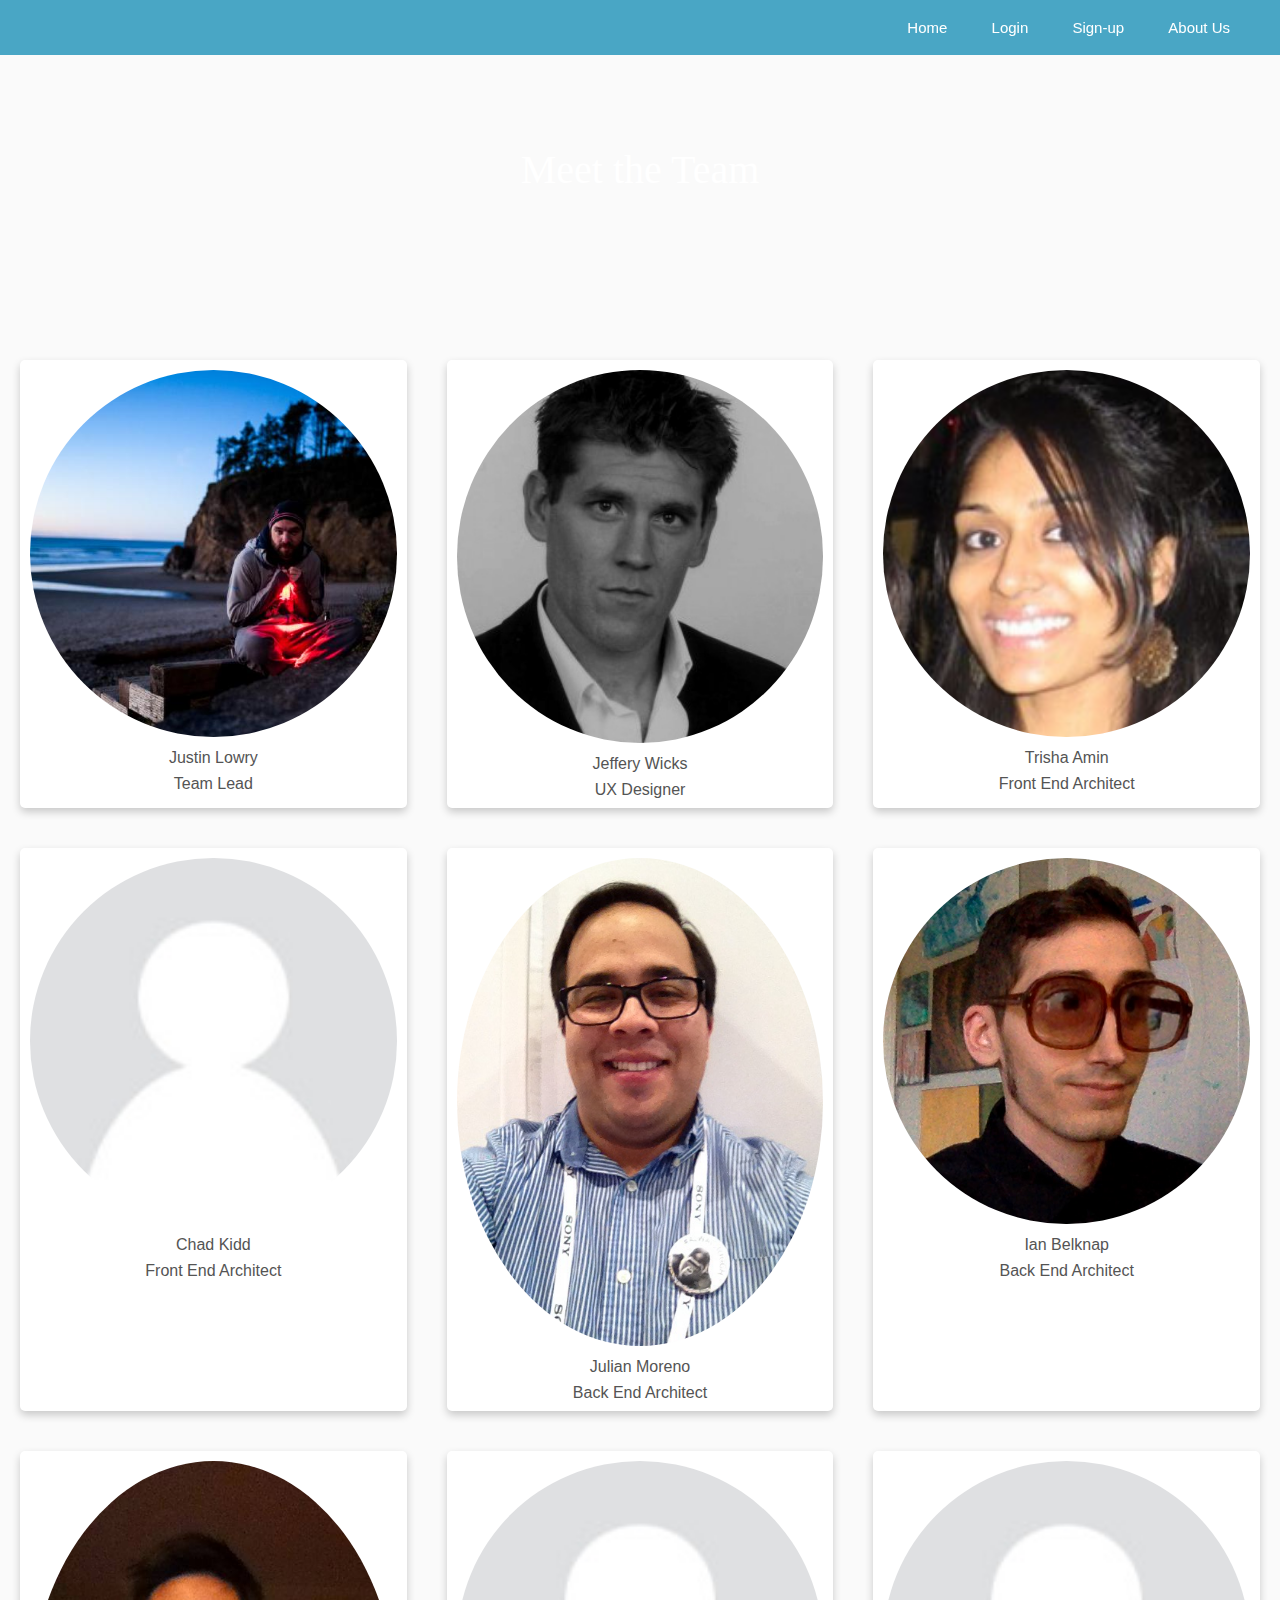
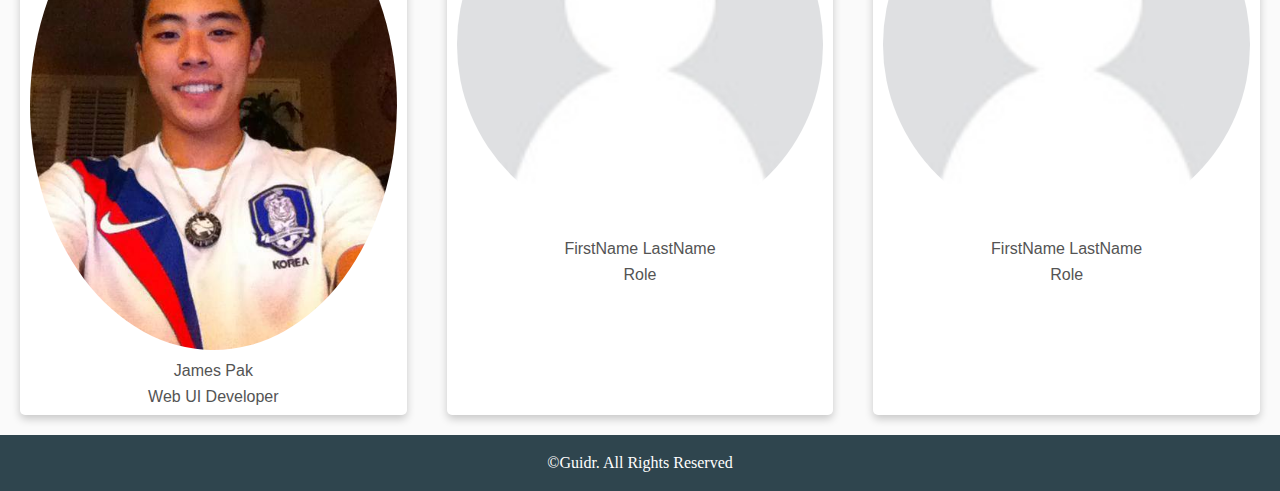
==== about-us.html @ 3e0fa24c "created menu less for dropdown menu" ====
<!DOCTYPE html>

<html lang="en">
  <head>
    <meta charset="utf-8" />
    <meta name="viewport" content="width=device-width, initial-scale=1.0" />

    <title>GuidR - About Us Page - Web UI Developer</title>

    <link href="css/index.css" rel="stylesheet" />
    <link href="css/about-us.css" rel="stylesheet"/>
    <script src="js/index.js" async></script>

    <link
      rel="stylesheet"
      href="https://use.fontawesome.com/releases/v5.8.1/css/all.css"
      integrity="sha384-50oBUHEmvpQ+1lW4y57PTFmhCaXp0ML5d60M1M7uH2+nqUivzIebhndOJK28anvf"
      crossorigin="anonymous"
    />
  </head>

  <div class="container">
    <div class="nav-container">
      <nav>
        <a href="index.html"><i class="fas fa-home"></i> Home</a>
        <a href="https://ls-guidr.netlify.com/"
          ><i class="fas fa-sign-in-alt"></i> Login</a
        >
        <a href="https://ls-guidr.netlify.com/signup"
          ><i class="fas fa-user-plus"></i> Sign-up</a
        >
        <a href="about-us.html"><i class="far fa-address-card"></i> About Us</a>
      </nav>
    </div>

    <header>
      <div class="header-pic-text">
        <h1 class="box-center">Meet the Team</h1>
      </div>
    </header>

    <section>
      <div class="team-panel">
        <div>
          <img src="img/13543632.jpg" />
        </div>
        <h2>Justin Lowry</h2>
        <p>Team Lead</p>
      </div>

      <div class="team-panel">
        <div>
          <img src="img/image.png" />
        </div>
        <h2>Jeffery Wicks</h2>
        <p>UX Designer</p>
      </div>

      <div class="team-panel">
        <div>
          <img src="img/profile-pic.jpeg" />
        </div>
        <h2>Trisha Amin</h2>
        <p>Front End Architect</p>
      </div>
    </section>

    <section>
      <div class="team-panel">
        <div>
          <img src="img/Empty-Avatar-e1423078724195.jpg"/>
        </div>
        <h2>Chad Kidd</h2>
        <p>Front End Architect</p>
      </div>

      <div class="team-panel">
        <div>
          <img src="img/IMG_1687.JPG" />
        </div>
        <h2>Julian Moreno</h2>
        <p>Back End Architect</p>
      </div>

      <div class="team-panel">
        <div>
          <img src="img/ian-belknap.png" />
        </div>
        <h2>Ian Belknap</h2>
        <p>Back End Architect</p>
      </div>
    </section>

    <section>
      <div class="team-panel">
        <div>
          <img src="img/1175193_3528862316260_814629768_n.jpg"/>
        </div>
        <h2>James Pak</h2>
        <p>Web UI Developer</p>
      </div>

      <div class="team-panel">
          <div>
            <img src="img/Empty-Avatar-e1423078724195.jpg"/>
          </div>
          <h2>FirstName LastName</h2>
          <p>Role</p>
        </div>

        <div class="team-panel">
            <div>
              <img src="img/Empty-Avatar-e1423078724195.jpg"/>
            </div>
            <h2>FirstName LastName</h2>
            <p>Role</p>
          </div>
    
    </section>

    <footer>
      <p>&copy;Guidr. All Rights Reserved</p>
    </footer>
  </div>
</html>
---- css/index.css ----
.btn-3 {
  cursor: pointer;
  margin: 10px;
  height: 45px;
  font-size: 20px;
  border: solid 1px black;
  border-radius: 10px;
  background-color: rgba(165, 184, 190, 0.555);
  width: 200px;
  color: black;
}
.btn-3:hover {
  background-color: black;
  color: #ffff;
}
.btn-1 {
  cursor: pointer;
  margin: 10px;
  height: 45px;
  font-size: 20px;
  border: solid 1px black;
  border-radius: 10px;
  background-color: rgba(165, 184, 190, 0.555);
  width: 200px;
  color: black;
}
.btn-1:hover {
  background-color: black;
  color: #ffff;
}
.btn-2 {
  cursor: pointer;
  margin: 10px;
  height: 45px;
  font-size: 20px;
  border: solid 1px black;
  border-radius: 10px;
  background-color: rgba(165, 184, 190, 0.555);
  width: 200px;
  color: black;
}
.btn-2:hover {
  background-color: black;
  color: #ffff;
}
body {
  color: #545454;
}
/* http://meyerweb.com/eric/tools/css/reset/ 
   v2.0 | 20110126
   License: none (public domain)
*/
html,
body,
div,
span,
applet,
object,
iframe,
h1,
h2,
h3,
h4,
h5,
h6,
p,
blockquote,
pre,
a,
abbr,
acronym,
address,
big,
cite,
code,
del,
dfn,
em,
img,
ins,
kbd,
q,
s,
samp,
small,
strike,
strong,
sub,
sup,
tt,
var,
b,
u,
i,
center,
dl,
dt,
dd,
ol,
ul,
li,
fieldset,
form,
label,
legend,
table,
caption,
tbody,
tfoot,
thead,
tr,
th,
td,
article,
aside,
canvas,
details,
embed,
figure,
figcaption,
footer,
header,
hgroup,
menu,
nav,
output,
ruby,
section,
summary,
time,
mark,
audio,
video {
  margin: 0;
  padding: 0;
  border: 0;
  font-size: 100%;
  font: inherit;
  vertical-align: baseline;
}
/* HTML5 display-role reset for older browsers */
article,
aside,
details,
figcaption,
figure,
footer,
header,
hgroup,
menu,
nav,
section {
  display: block;
}
body {
  line-height: 1;
}
ol,
ul {
  list-style: none;
}
blockquote,
q {
  quotes: none;
}
blockquote:before,
blockquote:after,
q:before,
q:after {
  content: '';
  content: none;
}
table {
  border-collapse: collapse;
  border-spacing: 0;
}
.nav-container {
  background-color: rgba(29, 145, 184, 0.8);
  padding: 20px;
  display: flex;
  flex-direction: column;
  position: fixed;
  z-index: 2;
  top: 0;
  width: 100%;
}
@media (max-width: 500px) {
  .nav-container {
    position: relative;
  }
}
.nav-container nav {
  font-size: 15px;
  font-family: "Gill Sans", "Gill Sans MT", "Calibri", "Trebuchet MS", sans-serif;
  text-align: right;
  margin-right: 50px;
}
.nav-container nav a {
  padding: 20px;
  color: white;
  text-decoration: none;
}
@media (max-width: 500px) {
  .nav-container nav a {
    border-bottom: solid black 1px;
  }
}
.nav-container nav a:hover {
  background: #166e8c;
}
@media (max-width: 500px) {
  .nav-container nav {
    display: flex;
    flex-direction: column;
    text-align: center;
  }
}
header img {
  width: 100px;
  height: 100px;
}
footer {
  display: block;
  text-align: center;
  padding: 20px;
  background-color: #2F454E;
}
footer p {
  color: white;
}
.container {
  margin: 0 auto;
  background-color: #fafafa;
}
.hero-picture {
  width: 100%;
  display: flex;
}
img {
  width: 100%;
  height: auto;
}
.hero-info-blurb {
  width: 100%;
  font-size: 30px;
  text-align: center;
  font-family: 'Franklin Gothic Medium', 'Arial Narrow', Arial, sans-serif;
  margin-bottom: 20px;
  color: #ffff;
}
.hero-info-blurb h1 {
  font-size: 50px;
  margin-bottom: 10px;
  color: whitesmoke;
}
.hero-container {
  background-image: url(../img/beauty-in-nature-cold-daylight-2089799.jpg);
  background-position: bottom center;
  background-size: cover;
  background-attachment: fixed;
  background-repeat: no-repeat;
  width: 100%;
  display: flex;
  justify-content: center;
  align-items: center;
  flex-direction: column;
  padding: 150px 10px;
}
.main-container {
  margin: 0 auto;
  width: 100%;
  max-width: 1000px;
  padding: 100px 15px;
}
.main-container .info-panels {
  display: flex;
  flex-direction: row;
  justify-content: space-around;
  align-content: center;
}
.main-container .info-panels img {
  width: 50%;
  height: 10%;
  margin: 20px;
  border-radius: 5px;
  box-shadow: 0 4px 8px 0 rgba(0, 0, 0, 0.2);
  cursor: pointer;
  transition-duration: 1s;
}
.main-container .info-panels img:hover {
  transform: scale(1.1);
}
@media (max-width: 500px) {
  .main-container .info-panels img {
    width: 80%;
    height: auto;
    margin-bottom: 0;
    border-radius: 5px 5px 0 0;
  }
}
@media (max-width: 500px) {
  .main-container .info-panels {
    display: flex;
    flex-direction: column;
    align-items: center;
  }
}
.main-container .card {
  padding: 10px;
  margin: 20px;
  text-align: center;
  box-sizing: border-box;
  box-shadow: 0 4px 8px 0 rgba(0, 0, 0, 0.2);
  transition: 0.3s;
  width: 40%;
  border-radius: 5px;
  background-color: #ffff;
  font-family: 'Gill Sans', 'Gill Sans MT', Calibri, 'Trebuchet MS', sans-serif;
}
.main-container .card h2 {
  padding: 10px;
  font-size: 30px;
}
.main-container .card p {
  font-size: 20px;
  margin-top: 40px;
}
.main-container .card hr {
  width: 50%;
}
@media (max-width: 500px) {
  .main-container .card {
    width: 80%;
    height: auto;
    order: 2;
    margin-top: 0;
    border-radius: 0 0 5px 5px;
  }
}
.quote-spacer {
  display: block;
  text-align: center;
  padding: 40px;
  background-color: #2F454E;
  box-shadow: 0 4px 8px 0 rgba(0, 0, 0, 0.2);
}
.quote-spacer h2 {
  font-size: 20px;
  color: white;
}
---- css/about-us.css ----
.container {
    margin: 0 auto;
    background-color: #fafafa;
}

header {
    position: relative;
}

.header-pic img {
    width: 100%;
    height: 300px;
}

.box-center {
    display: flex;
    flex-direction: column;
    padding: 150px 10px;
    justify-content: center;
    align-items: center;
    

}

.header-pic-text {
    background-image: url(../img/australia-conifers-dirt-road-1008739.jpg);
    background-position: bottom center;
    background-size: cover;
    background-attachment: fixed;
    background-repeat: no-repeat;
    width: 100%;
}

.header-pic-text h1 {
    font-size: 40px;
    color: white;
}

.team-panel {
        padding: 10px;
        margin: 20px;
        text-align: center;
        box-sizing: border-box;
        box-shadow: 0 4px 8px 0 rgba(0, 0, 0, 0.2);
        transition: 0.3s;
        width: 40%;
        border-radius: 5px;
        background-color: #ffff;
        font-family: 'Gill Sans', 'Gill Sans MT', Calibri, 'Trebuchet MS', sans-serif;
  }

  .team-panel img {
      width: 100%;
      height: auto;
      border-radius: 50%;
  }


  .team-panel h2 {
      padding: 10px;
  }

  section {
      display: flex;
      flex-direction: row;
  }

  footer {
    display: block;
    text-align: center;
    padding: 20px;
    background-color: #2F454E;
}

footer p {
    color: white;
}
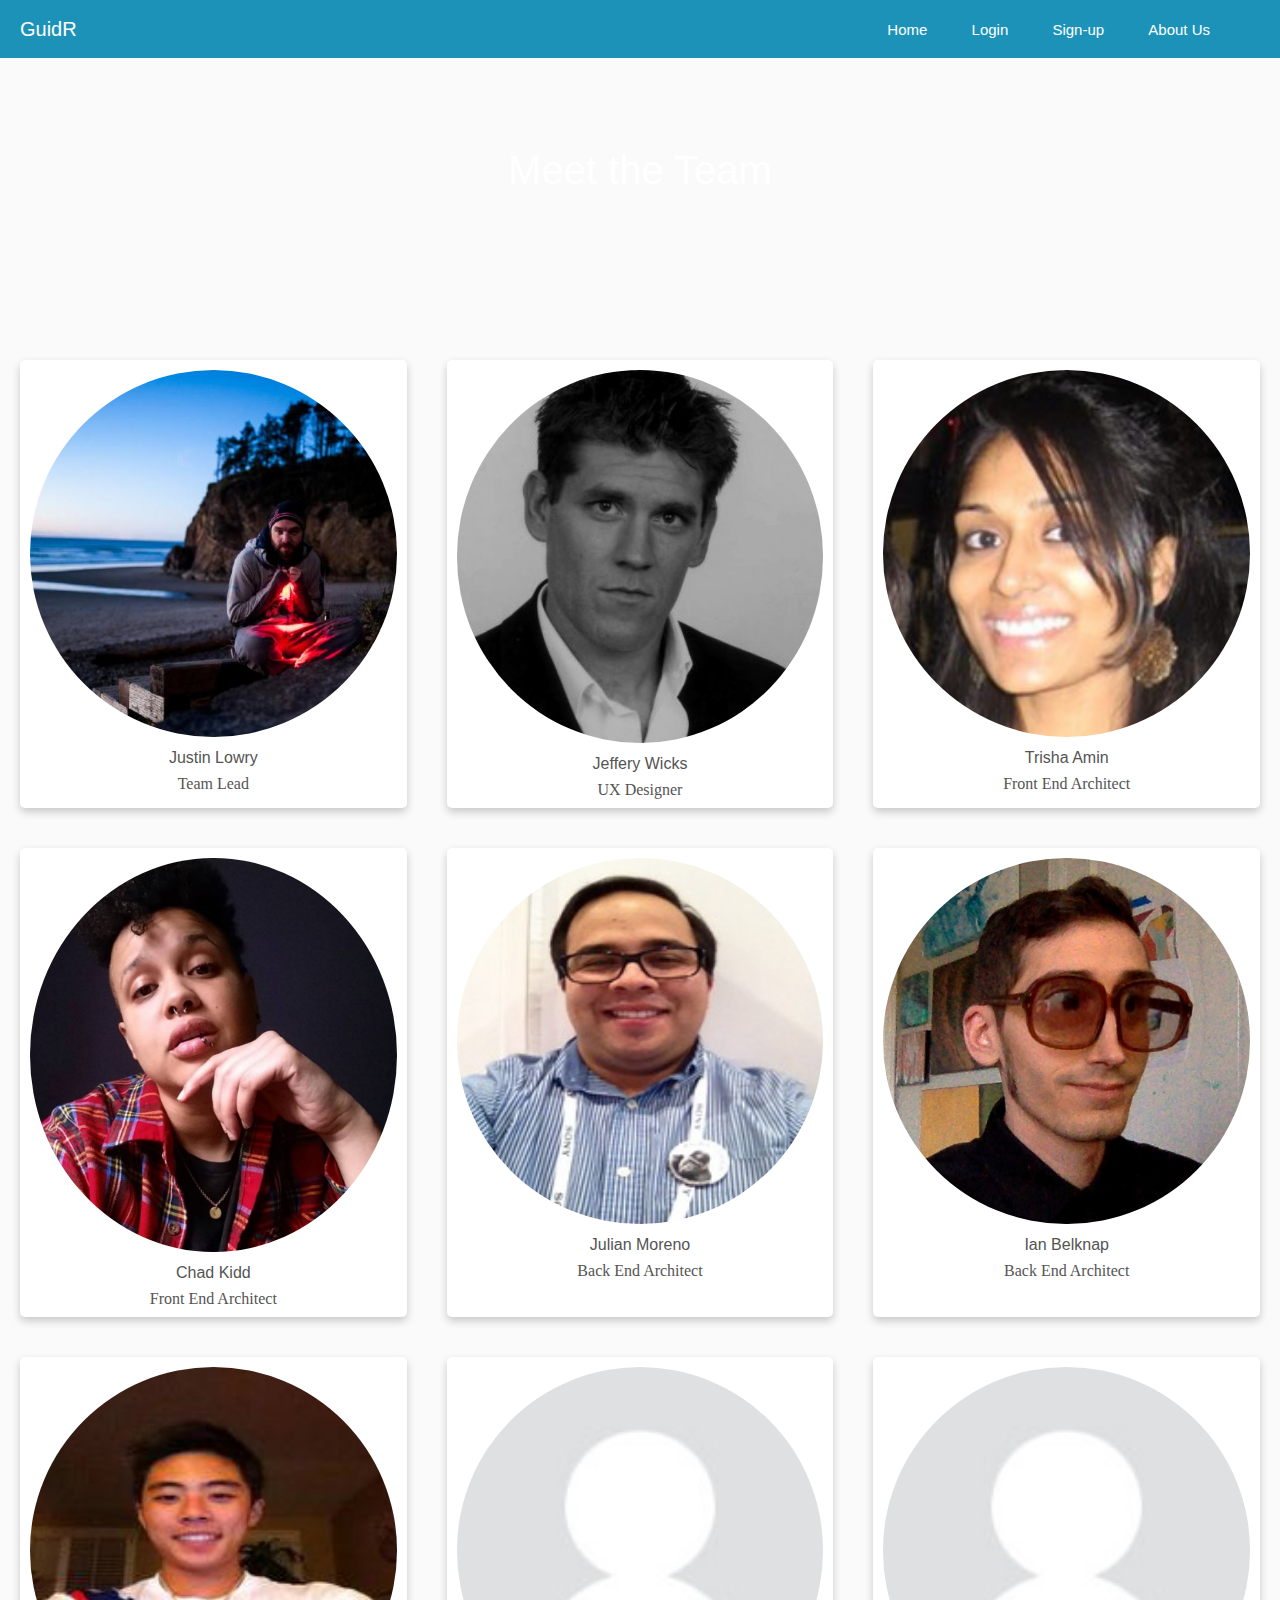
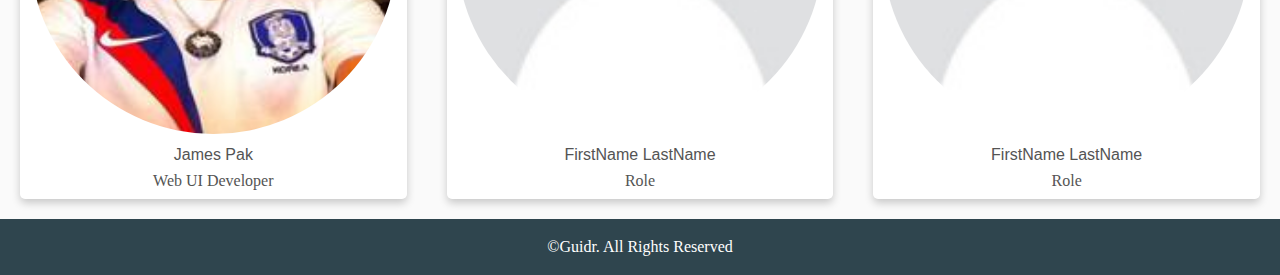
==== commit 67b760c6: "most updated version" ====
--- a/about-us.html
+++ b/about-us.html
@@ -8,7 +8,7 @@
     <title>GuidR - About Us Page - Web UI Developer</title>
 
     <link href="css/index.css" rel="stylesheet" />
-    <link href="css/about-us.css" rel="stylesheet"/>
+    <link href="css/about-us.css" rel="stylesheet" />
     <script src="js/index.js" async></script>
 
     <link
@@ -21,7 +21,9 @@
 
   <div class="container">
     <div class="nav-container">
-      <nav>
+      <h1>GuidR</h1>
+      <img class="menu-button" src="img/menu.png" />
+      <nav class="menu">
         <a href="index.html"><i class="fas fa-home"></i> Home</a>
         <a href="https://ls-guidr.netlify.com/"
           ><i class="fas fa-sign-in-alt"></i> Login</a
@@ -46,6 +48,9 @@
         </div>
         <h2>Justin Lowry</h2>
         <p>Team Lead</p>
+        <div>
+          <a href="#"><i class="fab fa-github-square"></i></a>
+        </div>
       </div>
 
       <div class="team-panel">
@@ -54,6 +59,9 @@
         </div>
         <h2>Jeffery Wicks</h2>
         <p>UX Designer</p>
+        <div>
+          <a href="#"><i class="fab fa-github-square"></i></a>
+        </div>
       </div>
 
       <div class="team-panel">
@@ -62,24 +70,33 @@
         </div>
         <h2>Trisha Amin</h2>
         <p>Front End Architect</p>
+        <div>
+          <a href="#"><i class="fab fa-github-square"></i></a>
+        </div>
       </div>
     </section>
 
     <section>
       <div class="team-panel">
         <div>
-          <img src="img/Empty-Avatar-e1423078724195.jpg"/>
+          <img src="img/ckidd1.png" />
         </div>
         <h2>Chad Kidd</h2>
         <p>Front End Architect</p>
+        <div>
+          <a href="#"><i class="fab fa-github-square"></i></a>
+        </div>
       </div>
 
       <div class="team-panel">
         <div>
-          <img src="img/IMG_1687.JPG" />
+          <img src="img/edited julian.jpg" />
         </div>
         <h2>Julian Moreno</h2>
         <p>Back End Architect</p>
+        <div>
+          <a href="#"><i class="fab fa-github-square"></i></a>
+        </div>
       </div>
 
       <div class="team-panel">
@@ -88,34 +105,45 @@
         </div>
         <h2>Ian Belknap</h2>
         <p>Back End Architect</p>
+        <div>
+          <a href="#"><i class="fab fa-github-square"></i></a>
+        </div>
       </div>
     </section>
 
     <section>
       <div class="team-panel">
         <div>
-          <img src="img/1175193_3528862316260_814629768_n.jpg"/>
+          <img src="img/edited james.jpg" />
         </div>
         <h2>James Pak</h2>
         <p>Web UI Developer</p>
+        <div>
+          <a href="#"><i class="fab fa-github-square"></i></a>
+        </div>
       </div>
 
       <div class="team-panel">
-          <div>
-            <img src="img/Empty-Avatar-e1423078724195.jpg"/>
-          </div>
-          <h2>FirstName LastName</h2>
-          <p>Role</p>
+        <div>
+          <img src="img/Empty-Avatar-e1423078724195.jpg" />
         </div>
+        <h2>FirstName LastName</h2>
+        <p>Role</p>
+        <div>
+          <a href="#"><i class="fab fa-github-square"></i></a>
+        </div>
+      </div>
 
-        <div class="team-panel">
-            <div>
-              <img src="img/Empty-Avatar-e1423078724195.jpg"/>
-            </div>
-            <h2>FirstName LastName</h2>
-            <p>Role</p>
-          </div>
-    
+      <div class="team-panel">
+        <div>
+          <img src="img/Empty-Avatar-e1423078724195.jpg" />
+        </div>
+        <h2>FirstName LastName</h2>
+        <p>Role</p>
+        <div>
+          <a href="#"><i class="fab fa-github-square"></i></a>
+        </div>
+      </div>
     </section>
 
     <footer>
--- a/css/index.css
+++ b/css/index.css
@@ -42,9 +42,6 @@
 .btn-2:hover {
   background-color: black;
   color: #ffff;
-}
-body {
-  color: #545454;
 }
 /* http://meyerweb.com/eric/tools/css/reset/ 
    v2.0 | 20110126
@@ -174,46 +171,83 @@
   border-collapse: collapse;
   border-spacing: 0;
 }
+body {
+  color: #545454;
+}
+h1 {
+  font-family: Arial, Helvetica, sans-serif;
+}
+h2 {
+  font-family: Arial, Helvetica, sans-serif;
+}
+p {
+  font-family: Georgia, 'Times New Roman', Times, serif;
+}
 .nav-container {
-  background-color: rgba(29, 145, 184, 0.8);
-  padding: 20px;
-  display: flex;
-  flex-direction: column;
+  background-color: #1D92B8;
+  display: flex;
   position: fixed;
+  align-items: center;
+  justify-content: space-between;
   z-index: 2;
   top: 0;
   width: 100%;
+  height: 58px;
+}
+.nav-container h1 {
+  padding: 20px;
+  font-size: 20px;
+  color: #FFFFFF;
 }
 @media (max-width: 500px) {
   .nav-container {
     position: relative;
-  }
-}
-.nav-container nav {
+    flex-direction: row;
+  }
+}
+.nav-container .menu {
   font-size: 15px;
-  font-family: "Gill Sans", "Gill Sans MT", "Calibri", "Trebuchet MS", sans-serif;
+  font-family: Arial, Helvetica, sans-serif;
   text-align: right;
   margin-right: 50px;
 }
-.nav-container nav a {
+@media (max-width: 500px) {
+  .nav-container .menu {
+    display: none;
+    flex-direction: column;
+    text-align: center;
+    position: fixed;
+  }
+}
+.nav-container .menu a {
   padding: 20px;
-  color: white;
+  color: #FFFFFF;
   text-decoration: none;
 }
 @media (max-width: 500px) {
-  .nav-container nav a {
+  .nav-container .menu a {
     border-bottom: solid black 1px;
-  }
-}
-.nav-container nav a:hover {
-  background: #166e8c;
-}
-@media (max-width: 500px) {
-  .nav-container nav {
+    text-align: right;
     display: flex;
     flex-direction: column;
-    text-align: center;
-  }
+  }
+}
+.nav-container .menu a:hover {
+  background: #166e8c;
+}
+.menu-button {
+  width: 80px;
+  height: 80px;
+  display: none;
+  cursor: pointer;
+}
+@media (max-width: 500px) {
+  .menu-button {
+    display: block;
+  }
+}
+.menu.menu--open {
+  display: block;
 }
 header img {
   width: 100px;
@@ -229,6 +263,7 @@
   color: white;
 }
 .container {
+  width: 100%;
   margin: 0 auto;
   background-color: #fafafa;
 }
@@ -236,6 +271,10 @@
   width: 100%;
   display: flex;
 }
+.logo {
+  width: 100px;
+  height: 100px;
+}
 img {
   width: 100%;
   height: auto;
@@ -244,22 +283,29 @@
   width: 100%;
   font-size: 30px;
   text-align: center;
-  font-family: 'Franklin Gothic Medium', 'Arial Narrow', Arial, sans-serif;
   margin-bottom: 20px;
-  color: #ffff;
 }
 .hero-info-blurb h1 {
   font-size: 50px;
   margin-bottom: 10px;
   color: whitesmoke;
 }
+.hero-info-blurb p {
+  font-family: Arial, Helvetica, sans-serif;
+  color: whitesmoke;
+}
+@media (max-width: 500px) {
+  .hero-info-blurb p {
+    color: #111111;
+  }
+}
 .hero-container {
+  width: 100%;
   background-image: url(../img/beauty-in-nature-cold-daylight-2089799.jpg);
   background-position: bottom center;
   background-size: cover;
   background-attachment: fixed;
   background-repeat: no-repeat;
-  width: 100%;
   display: flex;
   justify-content: center;
   align-items: center;
@@ -270,7 +316,6 @@
   margin: 0 auto;
   width: 100%;
   max-width: 1000px;
-  padding: 100px 15px;
 }
 .main-container .info-panels {
   display: flex;
@@ -315,7 +360,6 @@
   width: 40%;
   border-radius: 5px;
   background-color: #ffff;
-  font-family: 'Gill Sans', 'Gill Sans MT', Calibri, 'Trebuchet MS', sans-serif;
 }
 .main-container .card h2 {
   padding: 10px;
@@ -338,13 +382,78 @@
   }
 }
 .quote-spacer {
+  width: 100%;
   display: block;
   text-align: center;
   padding: 40px;
   background-color: #2F454E;
   box-shadow: 0 4px 8px 0 rgba(0, 0, 0, 0.2);
 }
-.quote-spacer h2 {
+.quote-spacer p {
   font-size: 20px;
   color: white;
 }
+.container {
+  width: 100%;
+  margin: 0 auto;
+  background-color: #fafafa;
+}
+header {
+  position: relative;
+}
+.header-pic img {
+  width: 100%;
+  height: 300px;
+}
+.box-center {
+  display: flex;
+  flex-direction: column;
+  padding: 150px 10px;
+  justify-content: center;
+  align-items: center;
+}
+.header-pic-text {
+  background-image: url(../img/australia-conifers-dirt-road-1008739.jpg);
+  background-position: bottom center;
+  background-size: cover;
+  background-attachment: fixed;
+  background-repeat: no-repeat;
+  width: 100%;
+}
+.header-pic-text h1 {
+  font-size: 40px;
+  color: white;
+}
+.team-panel {
+  padding: 10px;
+  margin: 20px;
+  text-align: center;
+  box-sizing: border-box;
+  box-shadow: 0 4px 8px 0 rgba(0, 0, 0, 0.2);
+  transition: 0.3s;
+  width: 40%;
+  border-radius: 5px;
+  background-color: #ffff;
+  font-family: 'Gill Sans', 'Gill Sans MT', Calibri, 'Trebuchet MS', sans-serif;
+}
+.team-panel img {
+  width: 100%;
+  height: auto;
+  border-radius: 50%;
+}
+.team-panel h2 {
+  padding: 10px;
+}
+section {
+  display: flex;
+  flex-direction: row;
+}
+footer {
+  display: block;
+  text-align: center;
+  padding: 20px;
+  background-color: #2F454E;
+}
+footer p {
+  color: white;
+}
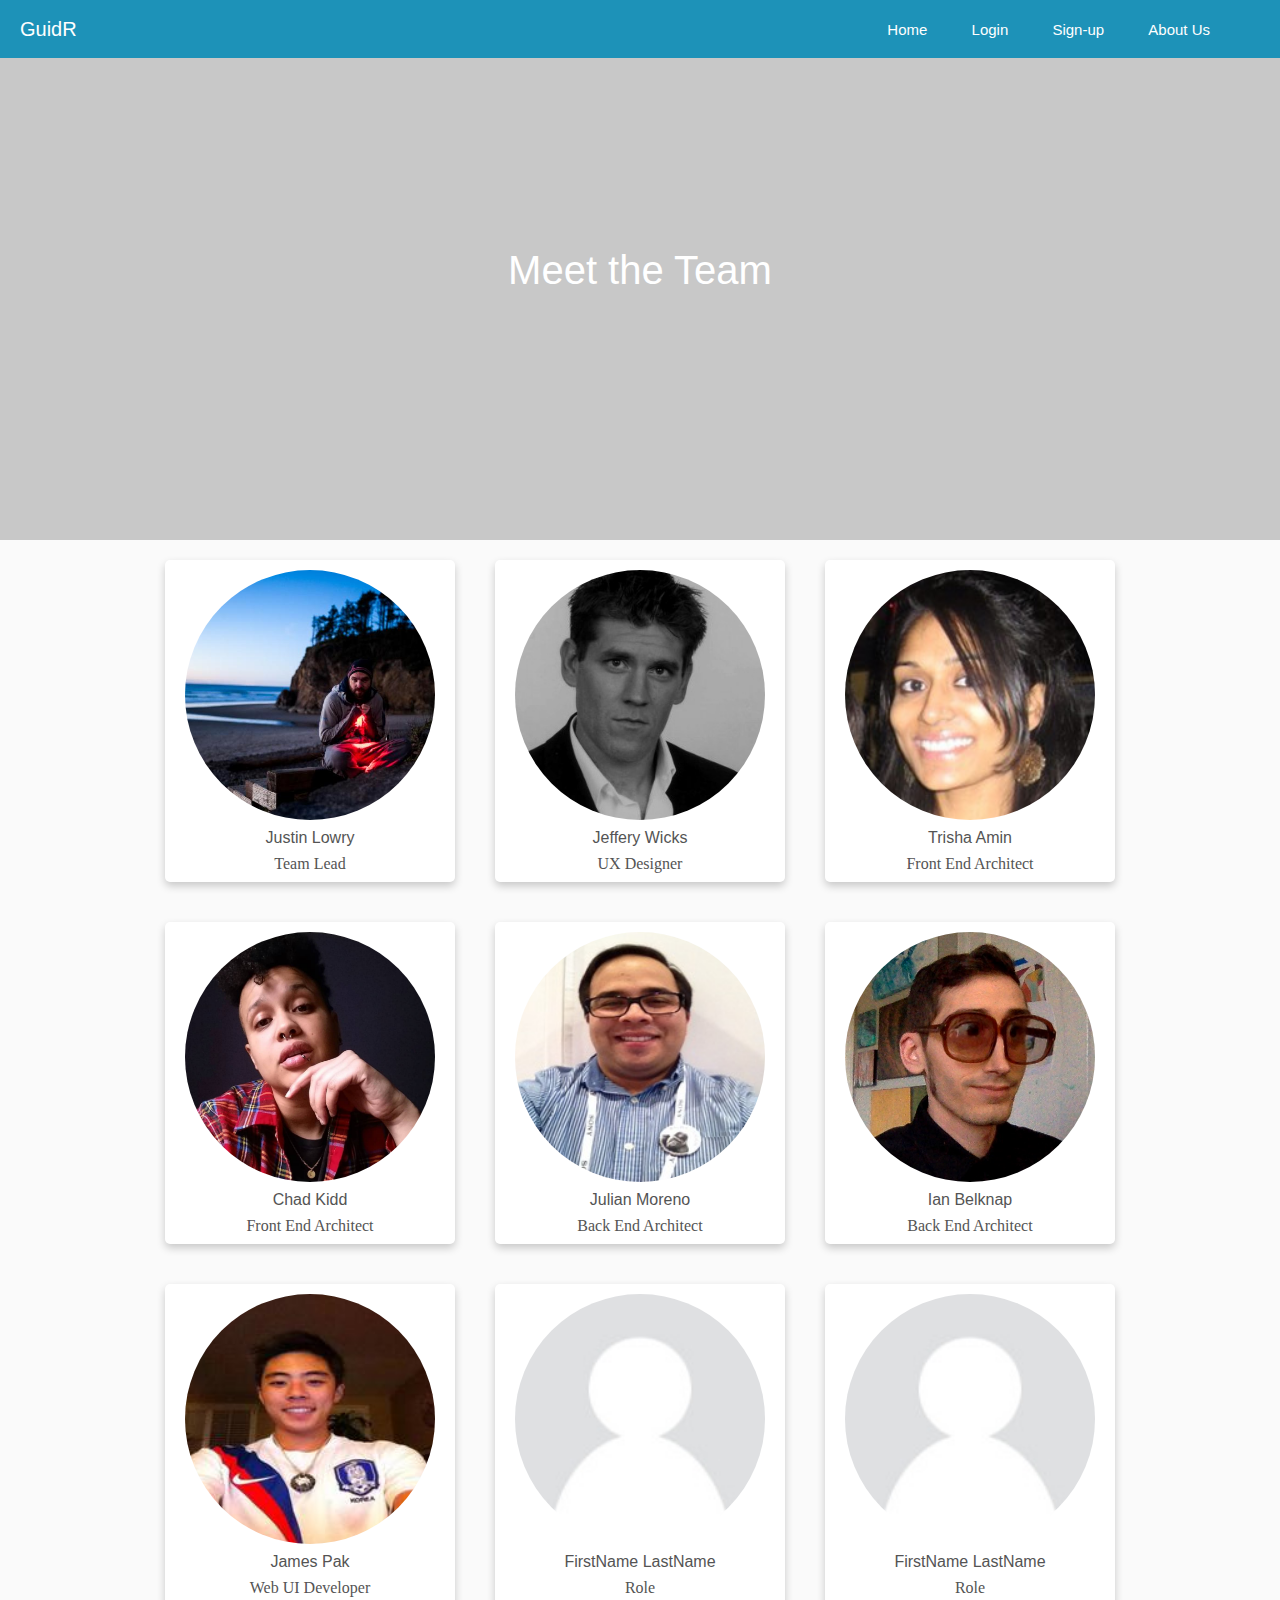
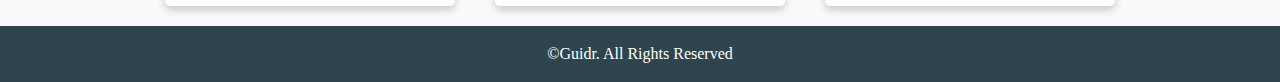
==== commit 215dbc13: "bugs solved, MVPs met" ====
--- a/about-us.html
+++ b/about-us.html
@@ -1,153 +1,149 @@
 <!DOCTYPE html>
 
 <html lang="en">
-  <head>
-    <meta charset="utf-8" />
-    <meta name="viewport" content="width=device-width, initial-scale=1.0" />
+	<head>
+		<meta charset="utf-8" />
+		<meta name="viewport" content="width=device-width, initial-scale=1.0" />
 
-    <title>GuidR - About Us Page - Web UI Developer</title>
+		<title>GuidR - About Us Page - Web UI Developer</title>
 
-    <link href="css/index.css" rel="stylesheet" />
-    <link href="css/about-us.css" rel="stylesheet" />
-    <script src="js/index.js" async></script>
+		<link href="css/index.css" rel="stylesheet" />
+		<link href="css/about-us.css" rel="stylesheet" />
+		<script src="js/index.js" async></script>
 
-    <link
-      rel="stylesheet"
-      href="https://use.fontawesome.com/releases/v5.8.1/css/all.css"
-      integrity="sha384-50oBUHEmvpQ+1lW4y57PTFmhCaXp0ML5d60M1M7uH2+nqUivzIebhndOJK28anvf"
-      crossorigin="anonymous"
-    />
-  </head>
+		<link
+			rel="stylesheet"
+			href="https://use.fontawesome.com/releases/v5.8.1/css/all.css"
+			integrity="sha384-50oBUHEmvpQ+1lW4y57PTFmhCaXp0ML5d60M1M7uH2+nqUivzIebhndOJK28anvf"
+			crossorigin="anonymous"
+		/>
+	</head>
 
-  <div class="container">
-    <div class="nav-container">
-      <h1>GuidR</h1>
-      <img class="menu-button" src="img/menu.png" />
-      <nav class="menu">
-        <a href="index.html"><i class="fas fa-home"></i> Home</a>
-        <a href="https://ls-guidr.netlify.com/"
-          ><i class="fas fa-sign-in-alt"></i> Login</a
-        >
-        <a href="https://ls-guidr.netlify.com/signup"
-          ><i class="fas fa-user-plus"></i> Sign-up</a
-        >
-        <a href="about-us.html"><i class="far fa-address-card"></i> About Us</a>
-      </nav>
-    </div>
+	<div class="container">
+		<div class="nav-container">
+			<h1>GuidR</h1>
+			<img class="menu-button" src="img/menu.png" />
+			<nav class="menu">
+				<a href="index.html"><i class="fas fa-home"></i> Home</a>
+				<a href="https://ls-guidr.netlify.com/"
+					><i class="fas fa-sign-in-alt"></i> Login</a
+				>
+				<a href="https://ls-guidr.netlify.com/signup"
+					><i class="fas fa-user-plus"></i> Sign-up</a
+				>
+				<a href="about-us.html"><i class="far fa-address-card"></i> About Us</a>
+			</nav>
+		</div>
 
-    <header>
-      <div class="header-pic-text">
-        <h1 class="box-center">Meet the Team</h1>
-      </div>
-    </header>
+		<header>
+			<div class="header-pic-text">
+				<h1>Meet the Team</h1>
+			</div>
+		</header>
 
-    <section>
-      <div class="team-panel">
-        <div>
-          <img src="img/13543632.jpg" />
-        </div>
-        <h2>Justin Lowry</h2>
-        <p>Team Lead</p>
-        <div>
-          <a href="#"><i class="fab fa-github-square"></i></a>
-        </div>
-      </div>
+		<section class="about-container">
+			<div class="team-panel">
+				<div class="img-container">
+					<img src="img/13543632.jpg" />
+				</div>
+				<h2>Justin Lowry</h2>
+				<p>Team Lead</p>
+				<div>
+					<a href="#"><i class="fab fa-github-square"></i></a>
+				</div>
+			</div>
 
-      <div class="team-panel">
-        <div>
-          <img src="img/image.png" />
-        </div>
-        <h2>Jeffery Wicks</h2>
-        <p>UX Designer</p>
-        <div>
-          <a href="#"><i class="fab fa-github-square"></i></a>
-        </div>
-      </div>
+			<div class="team-panel">
+				<div class="img-container">
+					<img src="img/image.png" />
+				</div>
+				<h2>Jeffery Wicks</h2>
+				<p>UX Designer</p>
+				<div>
+					<a href="#"><i class="fab fa-github-square"></i></a>
+				</div>
+			</div>
 
-      <div class="team-panel">
-        <div>
-          <img src="img/profile-pic.jpeg" />
-        </div>
-        <h2>Trisha Amin</h2>
-        <p>Front End Architect</p>
-        <div>
-          <a href="#"><i class="fab fa-github-square"></i></a>
-        </div>
-      </div>
-    </section>
+			<div class="team-panel">
+				<div class="img-container">
+					<img src="img/profile-pic.jpeg" />
+				</div>
+				<h2>Trisha Amin</h2>
+				<p>Front End Architect</p>
+				<div>
+					<a href="#"><i class="fab fa-github-square"></i></a>
+				</div>
+			</div>
 
-    <section>
-      <div class="team-panel">
-        <div>
-          <img src="img/ckidd1.png" />
-        </div>
-        <h2>Chad Kidd</h2>
-        <p>Front End Architect</p>
-        <div>
-          <a href="#"><i class="fab fa-github-square"></i></a>
-        </div>
-      </div>
+			<div class="team-panel">
+				<div class="img-container">
+					<img src="img/ckidd1.png" />
+				</div>
+				<h2>Chad Kidd</h2>
+				<p>Front End Architect</p>
+				<div>
+					<a href="#"><i class="fab fa-github-square"></i></a>
+				</div>
+			</div>
 
-      <div class="team-panel">
-        <div>
-          <img src="img/edited julian.jpg" />
-        </div>
-        <h2>Julian Moreno</h2>
-        <p>Back End Architect</p>
-        <div>
-          <a href="#"><i class="fab fa-github-square"></i></a>
-        </div>
-      </div>
+			<div class="team-panel">
+				<div class="img-container">
+					<img src="img/edited julian.jpg" />
+				</div>
+				<h2>Julian Moreno</h2>
+				<p>Back End Architect</p>
+				<div>
+					<a href="#"><i class="fab fa-github-square"></i></a>
+				</div>
+			</div>
 
-      <div class="team-panel">
-        <div>
-          <img src="img/ian-belknap.png" />
-        </div>
-        <h2>Ian Belknap</h2>
-        <p>Back End Architect</p>
-        <div>
-          <a href="#"><i class="fab fa-github-square"></i></a>
-        </div>
-      </div>
-    </section>
+			<div class="team-panel">
+				<div class="img-container">
+					<img src="img/ian-belknap.png" />
+				</div>
+				<h2>Ian Belknap</h2>
+				<p>Back End Architect</p>
+				<div>
+					<a href="#"><i class="fab fa-github-square"></i></a>
+				</div>
+			</div>
 
-    <section>
-      <div class="team-panel">
-        <div>
-          <img src="img/edited james.jpg" />
-        </div>
-        <h2>James Pak</h2>
-        <p>Web UI Developer</p>
-        <div>
-          <a href="#"><i class="fab fa-github-square"></i></a>
-        </div>
-      </div>
+			<div class="team-panel">
+				<div class="img-container">
+					<img src="img/edited james.jpg" />
+				</div>
+				<h2>James Pak</h2>
+				<p>Web UI Developer</p>
+				<div>
+					<a href="#"><i class="fab fa-github-square"></i></a>
+				</div>
+			</div>
 
-      <div class="team-panel">
-        <div>
-          <img src="img/Empty-Avatar-e1423078724195.jpg" />
-        </div>
-        <h2>FirstName LastName</h2>
-        <p>Role</p>
-        <div>
-          <a href="#"><i class="fab fa-github-square"></i></a>
-        </div>
-      </div>
+			<div class="team-panel">
+				<div class="img-container">
+					<img src="img/Empty-Avatar-e1423078724195.jpg" />
+				</div>
+				<h2>FirstName LastName</h2>
+				<p>Role</p>
+				<div>
+					<a href="#"><i class="fab fa-github-square"></i></a>
+				</div>
+			</div>
 
-      <div class="team-panel">
-        <div>
-          <img src="img/Empty-Avatar-e1423078724195.jpg" />
-        </div>
-        <h2>FirstName LastName</h2>
-        <p>Role</p>
-        <div>
-          <a href="#"><i class="fab fa-github-square"></i></a>
-        </div>
-      </div>
-    </section>
+			<div class="team-panel">
+				<div class="img-container">
+					<img src="img/Empty-Avatar-e1423078724195.jpg" />
+				</div>
+				<h2>FirstName LastName</h2>
+				<p>Role</p>
+				<div>
+					<a href="#"><i class="fab fa-github-square"></i></a>
+				</div>
+			</div>
+		</section>
 
-    <footer>
-      <p>&copy;Guidr. All Rights Reserved</p>
-    </footer>
-  </div>
+		<footer>
+			<p>&copy;Guidr. All Rights Reserved</p>
+		</footer>
+	</div>
 </html>
--- a/css/index.css
+++ b/css/index.css
@@ -216,7 +216,11 @@
     display: none;
     flex-direction: column;
     text-align: center;
-    position: fixed;
+    justify-content: center;
+    position: absolute;
+    width: 100%;
+    background-color: #1D92B8;
+    top: 57px;
   }
 }
 .nav-container .menu a {
@@ -227,7 +231,6 @@
 @media (max-width: 500px) {
   .nav-container .menu a {
     border-bottom: solid black 1px;
-    text-align: right;
     display: flex;
     flex-direction: column;
   }
@@ -294,12 +297,8 @@
   font-family: Arial, Helvetica, sans-serif;
   color: whitesmoke;
 }
-@media (max-width: 500px) {
-  .hero-info-blurb p {
-    color: #111111;
-  }
-}
 .hero-container {
+  box-sizing: border-box;
   width: 100%;
   background-image: url(../img/beauty-in-nature-cold-daylight-2089799.jpg);
   background-position: bottom center;
@@ -382,8 +381,9 @@
   }
 }
 .quote-spacer {
-  width: 100%;
-  display: block;
+  box-sizing: border-box;
+  margin: 0 auto;
+  width: 100%;
   text-align: center;
   padding: 40px;
   background-color: #2F454E;
@@ -405,48 +405,60 @@
   width: 100%;
   height: 300px;
 }
-.box-center {
-  display: flex;
-  flex-direction: column;
-  padding: 150px 10px;
-  justify-content: center;
-  align-items: center;
-}
 .header-pic-text {
-  background-image: url(../img/australia-conifers-dirt-road-1008739.jpg);
-  background-position: bottom center;
+  background: linear-gradient(to bottom, rgba(0, 0, 0, 0.2), rgba(0, 0, 0, 0.2)), url(../img/australia-conifers-dirt-road-1008739.jpg);
+  background-position: bottom;
   background-size: cover;
   background-attachment: fixed;
   background-repeat: no-repeat;
-  width: 100%;
+  min-height: 60vh;
+  display: flex;
+  flex-direction: column;
+  justify-content: center;
+  align-items: center;
 }
 .header-pic-text h1 {
   font-size: 40px;
   color: white;
 }
-.team-panel {
+.about-container {
+  width: 100%;
+  max-width: 1000px;
+  margin: 0 auto;
+  display: flex;
+  flex-direction: row;
+  flex-wrap: wrap;
+  justify-content: center;
+}
+.about-container .team-panel {
   padding: 10px;
   margin: 20px;
   text-align: center;
   box-sizing: border-box;
   box-shadow: 0 4px 8px 0 rgba(0, 0, 0, 0.2);
   transition: 0.3s;
-  width: 40%;
+  width: 290px;
   border-radius: 5px;
   background-color: #ffff;
   font-family: 'Gill Sans', 'Gill Sans MT', Calibri, 'Trebuchet MS', sans-serif;
 }
-.team-panel img {
+.about-container .team-panel h2 {
+  padding: 10px;
+}
+.about-container .team-panel .img-container {
+  width: 250px;
+  overflow: hidden;
+  border-radius: 50%;
+  height: 250px;
+  margin: 0 auto;
+}
+.about-container .team-panel .img-container img {
   width: 100%;
   height: auto;
-  border-radius: 50%;
-}
-.team-panel h2 {
-  padding: 10px;
-}
-section {
-  display: flex;
-  flex-direction: row;
+}
+.about-container .team-panel i {
+  font-size: 60px;
+  color: #2F454E;
 }
 footer {
   display: block;
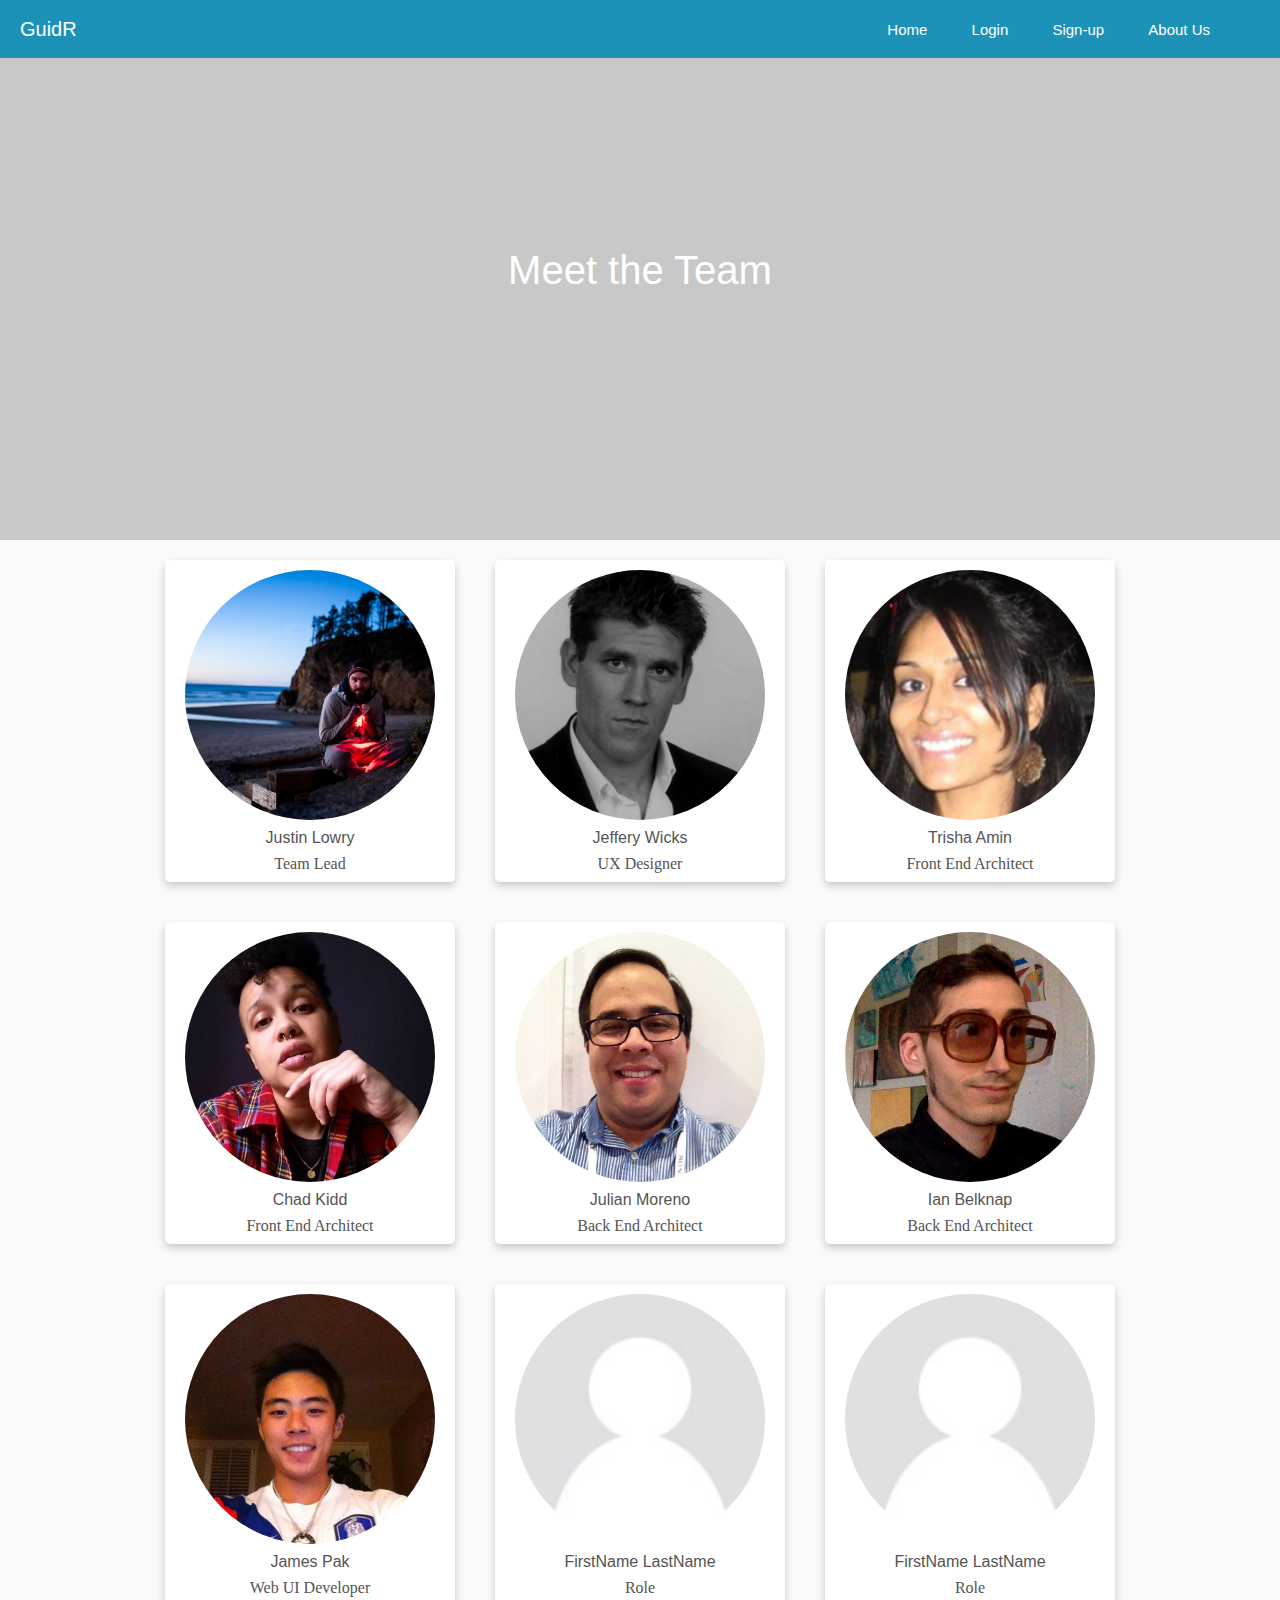
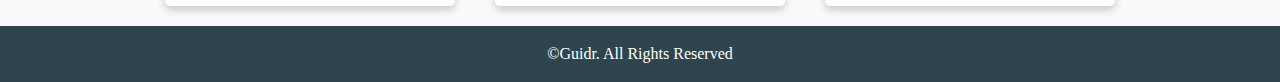
==== commit e70cbdfb: "tablet transition fixed" ====
--- a/about-us.html
+++ b/about-us.html
@@ -88,7 +88,7 @@
 
 			<div class="team-panel">
 				<div class="img-container">
-					<img src="img/edited julian.jpg" />
+					<img src="img/IMG_1687.JPG" />
 				</div>
 				<h2>Julian Moreno</h2>
 				<p>Back End Architect</p>
@@ -110,7 +110,7 @@
 
 			<div class="team-panel">
 				<div class="img-container">
-					<img src="img/edited james.jpg" />
+					<img src="img/1175193_3528862316260_814629768_n.jpg" />
 				</div>
 				<h2>James Pak</h2>
 				<p>Web UI Developer</p>
--- a/css/index.css
+++ b/css/index.css
@@ -205,6 +205,12 @@
     flex-direction: row;
   }
 }
+@media (max-width: 800px) {
+  .nav-container {
+    position: relative;
+    flex-direction: row;
+  }
+}
 .nav-container .menu {
   font-size: 15px;
   font-family: Arial, Helvetica, sans-serif;
@@ -223,12 +229,31 @@
     top: 57px;
   }
 }
+@media (max-width: 800px) {
+  .nav-container .menu {
+    display: none;
+    flex-direction: column;
+    text-align: center;
+    justify-content: center;
+    position: absolute;
+    width: 100%;
+    background-color: #1D92B8;
+    top: 57px;
+  }
+}
 .nav-container .menu a {
   padding: 20px;
   color: #FFFFFF;
   text-decoration: none;
 }
 @media (max-width: 500px) {
+  .nav-container .menu a {
+    border-bottom: solid black 1px;
+    display: flex;
+    flex-direction: column;
+  }
+}
+@media (max-width: 800px) {
   .nav-container .menu a {
     border-bottom: solid black 1px;
     display: flex;
@@ -249,6 +274,11 @@
     display: block;
   }
 }
+@media (max-width: 800px) {
+  .menu-button {
+    display: block;
+  }
+}
 .menu.menu--open {
   display: block;
 }
@@ -287,6 +317,10 @@
   font-size: 30px;
   text-align: center;
   margin-bottom: 20px;
+}
+.hero-info-blurb img {
+  width: 200px;
+  height: 200px;
 }
 .hero-info-blurb h1 {
   font-size: 50px;
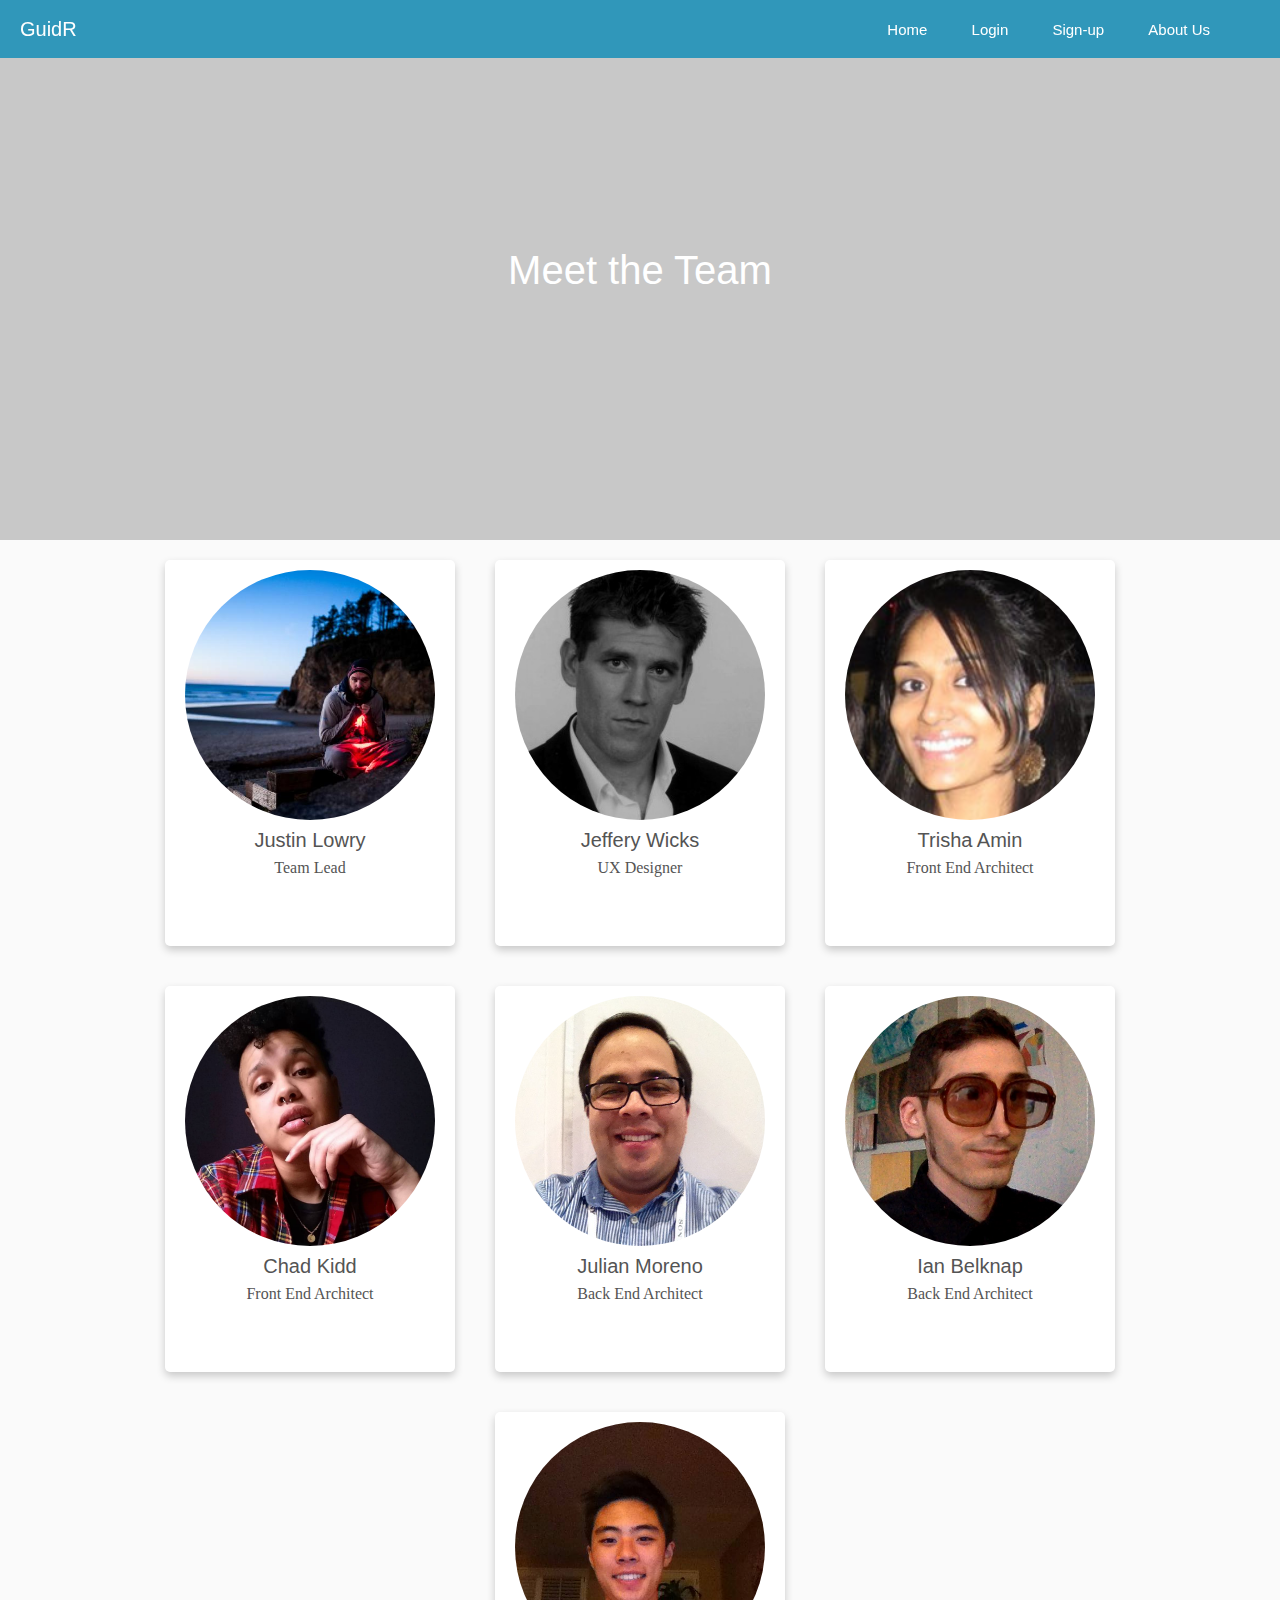
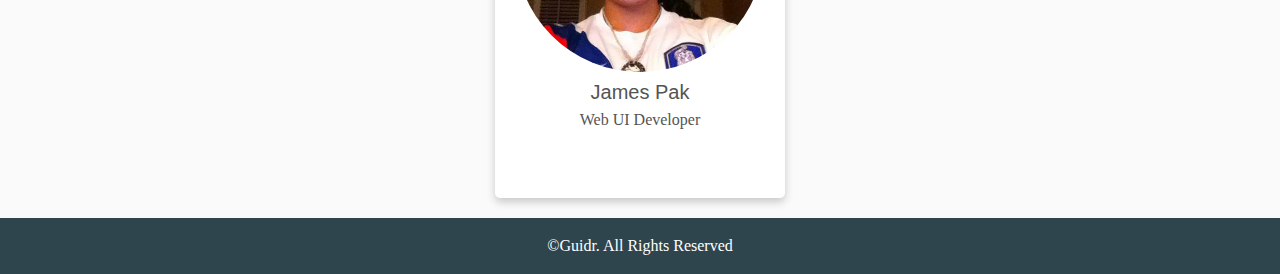
==== commit d39f02c6: "updating text styles" ====
--- a/about-us.html
+++ b/about-us.html
@@ -49,7 +49,7 @@
 				<h2>Justin Lowry</h2>
 				<p>Team Lead</p>
 				<div>
-					<a href="#"><i class="fab fa-github-square"></i></a>
+					<a href="https://github.com/dividedsky"><i class="fab fa-github-square"></i></a>
 				</div>
 			</div>
 
@@ -71,7 +71,7 @@
 				<h2>Trisha Amin</h2>
 				<p>Front End Architect</p>
 				<div>
-					<a href="#"><i class="fab fa-github-square"></i></a>
+					<a href="https://github.com/tca88"><i class="fab fa-github-square"></i></a>
 				</div>
 			</div>
 
@@ -82,7 +82,7 @@
 				<h2>Chad Kidd</h2>
 				<p>Front End Architect</p>
 				<div>
-					<a href="#"><i class="fab fa-github-square"></i></a>
+					<a href="https://github.com/Chad-Kidd"><i class="fab fa-github-square"></i></a>
 				</div>
 			</div>
 
@@ -93,7 +93,7 @@
 				<h2>Julian Moreno</h2>
 				<p>Back End Architect</p>
 				<div>
-					<a href="#"><i class="fab fa-github-square"></i></a>
+					<a href="https://github.com/julmo611"><i class="fab fa-github-square"></i></a>
 				</div>
 			</div>
 
@@ -104,7 +104,7 @@
 				<h2>Ian Belknap</h2>
 				<p>Back End Architect</p>
 				<div>
-					<a href="#"><i class="fab fa-github-square"></i></a>
+					<a href="https://github.com/Ian84Be"><i class="fab fa-github-square"></i></a>
 				</div>
 			</div>
 
@@ -119,27 +119,6 @@
 				</div>
 			</div>
 
-			<div class="team-panel">
-				<div class="img-container">
-					<img src="img/Empty-Avatar-e1423078724195.jpg" />
-				</div>
-				<h2>FirstName LastName</h2>
-				<p>Role</p>
-				<div>
-					<a href="#"><i class="fab fa-github-square"></i></a>
-				</div>
-			</div>
-
-			<div class="team-panel">
-				<div class="img-container">
-					<img src="img/Empty-Avatar-e1423078724195.jpg" />
-				</div>
-				<h2>FirstName LastName</h2>
-				<p>Role</p>
-				<div>
-					<a href="#"><i class="fab fa-github-square"></i></a>
-				</div>
-			</div>
 		</section>
 
 		<footer>
--- a/css/index.css
+++ b/css/index.css
@@ -184,7 +184,7 @@
   font-family: Georgia, 'Times New Roman', Times, serif;
 }
 .nav-container {
-  background-color: #1D92B8;
+  background-color: rgba(29, 145, 184, 0.89);
   display: flex;
   position: fixed;
   align-items: center;
@@ -263,6 +263,10 @@
 .nav-container .menu a:hover {
   background: #166e8c;
 }
+header img {
+  width: 100px;
+  height: 100px;
+}
 .menu-button {
   width: 80px;
   height: 80px;
@@ -281,10 +285,6 @@
 }
 .menu.menu--open {
   display: block;
-}
-header img {
-  width: 100px;
-  height: 100px;
 }
 footer {
   display: block;
@@ -477,6 +477,7 @@
   font-family: 'Gill Sans', 'Gill Sans MT', Calibri, 'Trebuchet MS', sans-serif;
 }
 .about-container .team-panel h2 {
+  font-size: 20px;
   padding: 10px;
 }
 .about-container .team-panel .img-container {
@@ -493,6 +494,7 @@
 .about-container .team-panel i {
   font-size: 60px;
   color: #2F454E;
+  padding: 10px;
 }
 footer {
   display: block;
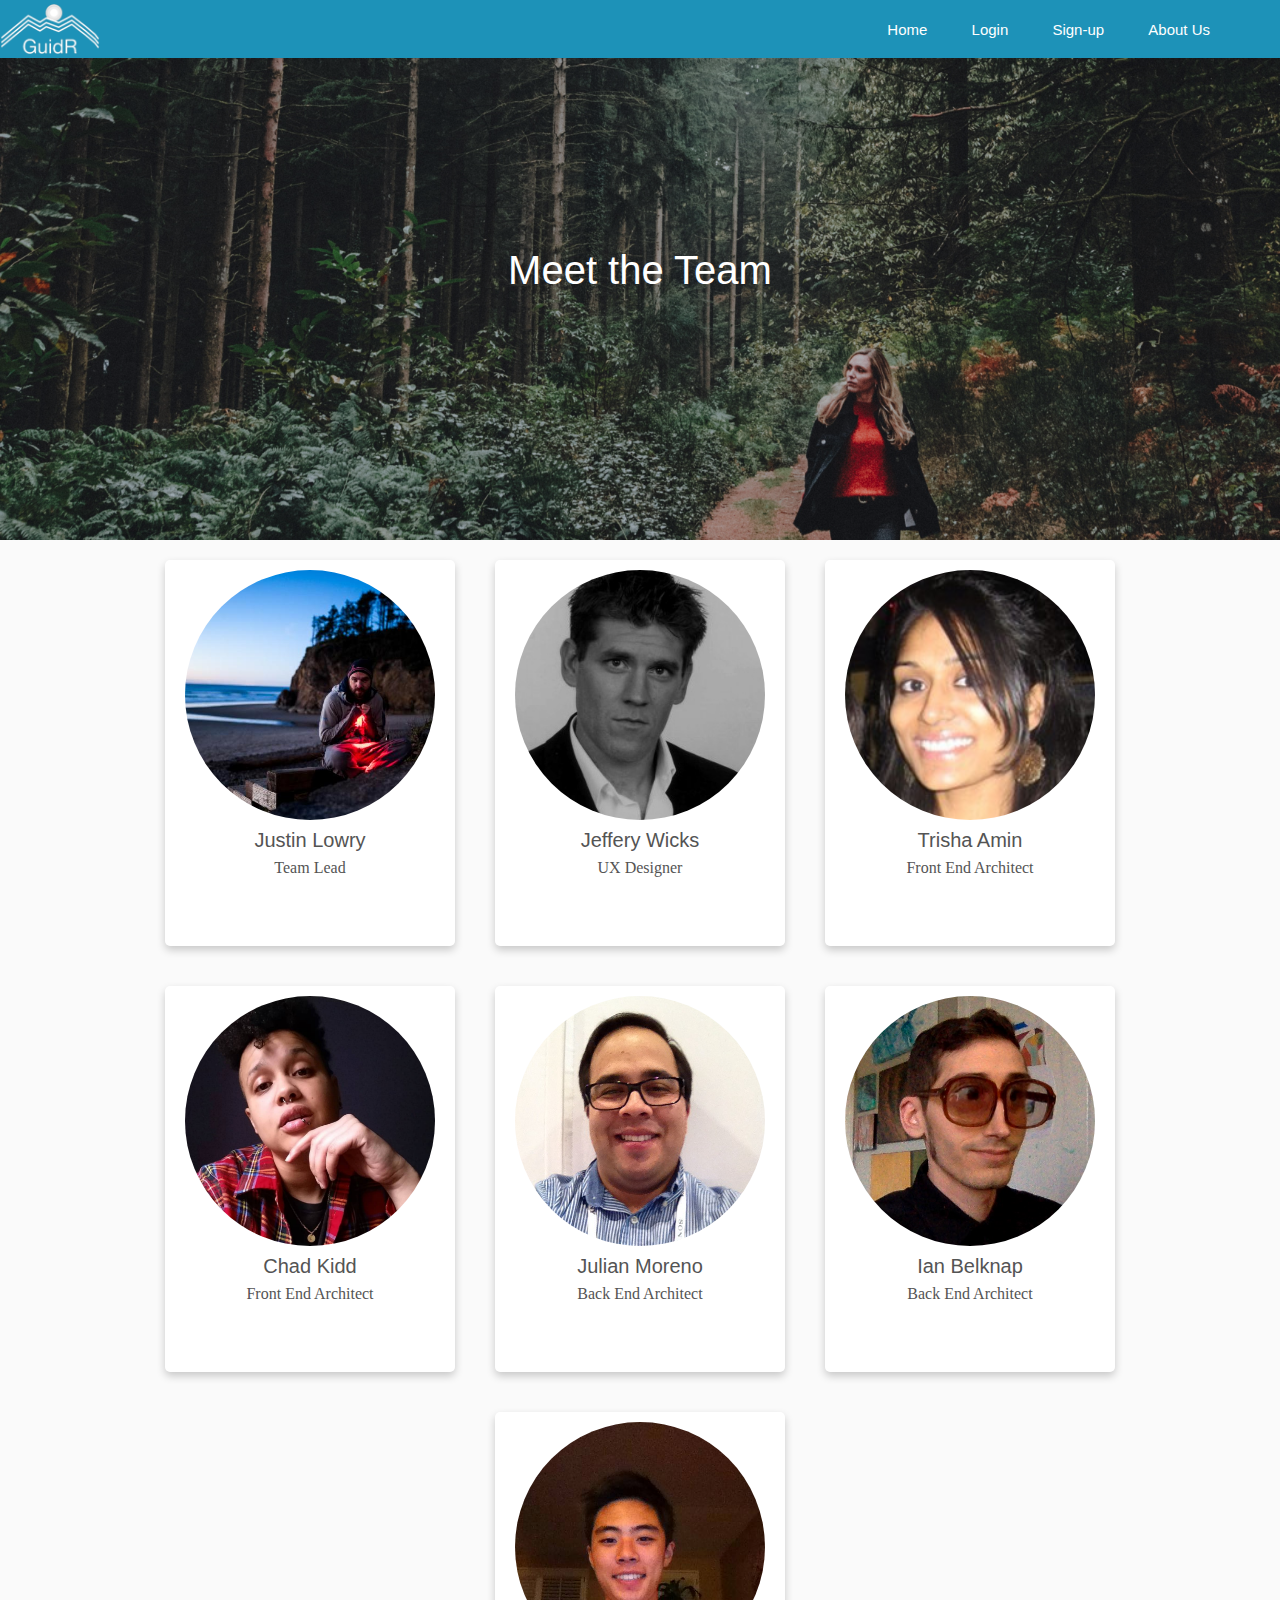
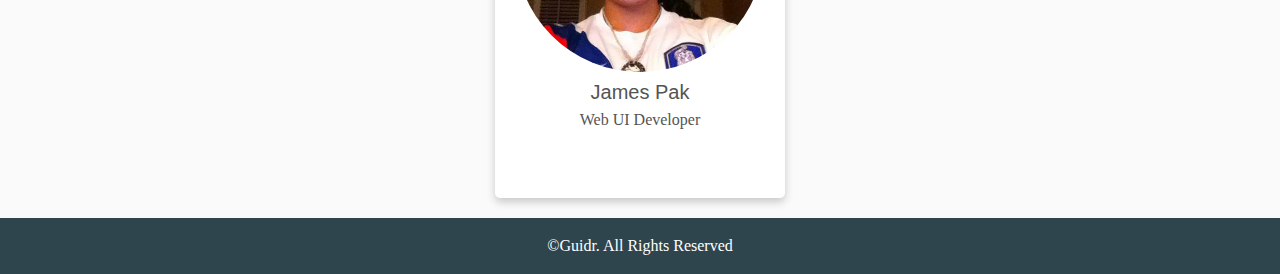
==== commit 59f0e1da: "logo version 2 added" ====
--- a/about-us.html
+++ b/about-us.html
@@ -21,17 +21,19 @@
 
 	<div class="container">
 		<div class="nav-container">
-			<h1>GuidR</h1>
+			<img  class = "nav-logo" src = "img/guidr final nav logo.png">
 			<img class="menu-button" src="img/menu.png" />
 			<nav class="menu">
-				<a href="index.html"><i class="fas fa-home"></i> Home</a>
+				<a href="https://m-guidr.netlify.com"><i class="fas fa-home"></i> Home</a>
 				<a href="https://ls-guidr.netlify.com/"
 					><i class="fas fa-sign-in-alt"></i> Login</a
 				>
 				<a href="https://ls-guidr.netlify.com/signup"
 					><i class="fas fa-user-plus"></i> Sign-up</a
 				>
-				<a href="about-us.html"><i class="far fa-address-card"></i> About Us</a>
+				<a href="about-us.html"
+					><i class="far fa-address-card"></i> About Us</a
+				>
 			</nav>
 		</div>
 
--- a/css/index.css
+++ b/css/index.css
@@ -3,45 +3,30 @@
   margin: 10px;
   height: 45px;
   font-size: 20px;
-  border: solid 1px black;
+  border: solid 1px #1D92B8;
   border-radius: 10px;
-  background-color: rgba(165, 184, 190, 0.555);
+  background-color: #1D92B8;
   width: 200px;
-  color: black;
+  color: #FFFFFF;
 }
 .btn-3:hover {
-  background-color: black;
-  color: #ffff;
+  background-color: #FFFFFF;
+  color: #1D92B8;
 }
 .btn-1 {
   cursor: pointer;
   margin: 10px;
   height: 45px;
   font-size: 20px;
-  border: solid 1px black;
+  border: solid 1px #1D92B8;
   border-radius: 10px;
-  background-color: rgba(165, 184, 190, 0.555);
+  background-color: #1D92B8;
   width: 200px;
-  color: black;
+  color: #FFFFFF;
 }
 .btn-1:hover {
-  background-color: black;
-  color: #ffff;
-}
-.btn-2 {
-  cursor: pointer;
-  margin: 10px;
-  height: 45px;
-  font-size: 20px;
-  border: solid 1px black;
-  border-radius: 10px;
-  background-color: rgba(165, 184, 190, 0.555);
-  width: 200px;
-  color: black;
-}
-.btn-2:hover {
-  background-color: black;
-  color: #ffff;
+  background-color: #FFFFFF;
+  color: #1D92B8;
 }
 /* http://meyerweb.com/eric/tools/css/reset/ 
    v2.0 | 20110126
@@ -180,11 +165,14 @@
 h2 {
   font-family: Arial, Helvetica, sans-serif;
 }
+h3 {
+  font-family: Arial, Helvetica, sans-serif;
+}
 p {
   font-family: Georgia, 'Times New Roman', Times, serif;
 }
 .nav-container {
-  background-color: rgba(29, 145, 184, 0.89);
+  background-color: #1D92B8;
   display: flex;
   position: fixed;
   align-items: center;
@@ -265,7 +253,7 @@
 }
 header img {
   width: 100px;
-  height: 100px;
+  height: auto;
 }
 .menu-button {
   width: 80px;
@@ -325,11 +313,11 @@
 .hero-info-blurb h1 {
   font-size: 50px;
   margin-bottom: 10px;
-  color: whitesmoke;
+  color: #FFFFFF;
 }
 .hero-info-blurb p {
   font-family: Arial, Helvetica, sans-serif;
-  color: whitesmoke;
+  color: rgba(255, 255, 255, 0.829);
 }
 .hero-container {
   box-sizing: border-box;
@@ -345,6 +333,18 @@
   flex-direction: column;
   padding: 150px 10px;
 }
+.hero-container h1 {
+  margin-top: 20px;
+  color: white;
+}
+.hero-container h3 {
+  font-size: 20px;
+  color: #FFFFFF;
+  text-decoration: underline;
+}
+.hero-container h3:hover {
+  transform: scale(1.1);
+}
 .main-container {
   margin: 0 auto;
   width: 100%;
@@ -432,6 +432,10 @@
   margin: 0 auto;
   background-color: #fafafa;
 }
+.nav-logo {
+  width: 100px;
+  height: auto;
+}
 header {
   position: relative;
 }
@@ -440,7 +444,7 @@
   height: 300px;
 }
 .header-pic-text {
-  background: linear-gradient(to bottom, rgba(0, 0, 0, 0.2), rgba(0, 0, 0, 0.2)), url(../img/australia-conifers-dirt-road-1008739.jpg);
+  background: linear-gradient(to bottom, rgba(0, 0, 0, 0.2), rgba(0, 0, 0, 0.2)), url(../img/adventure-environment-female-1895570.jpg);
   background-position: bottom;
   background-size: cover;
   background-attachment: fixed;
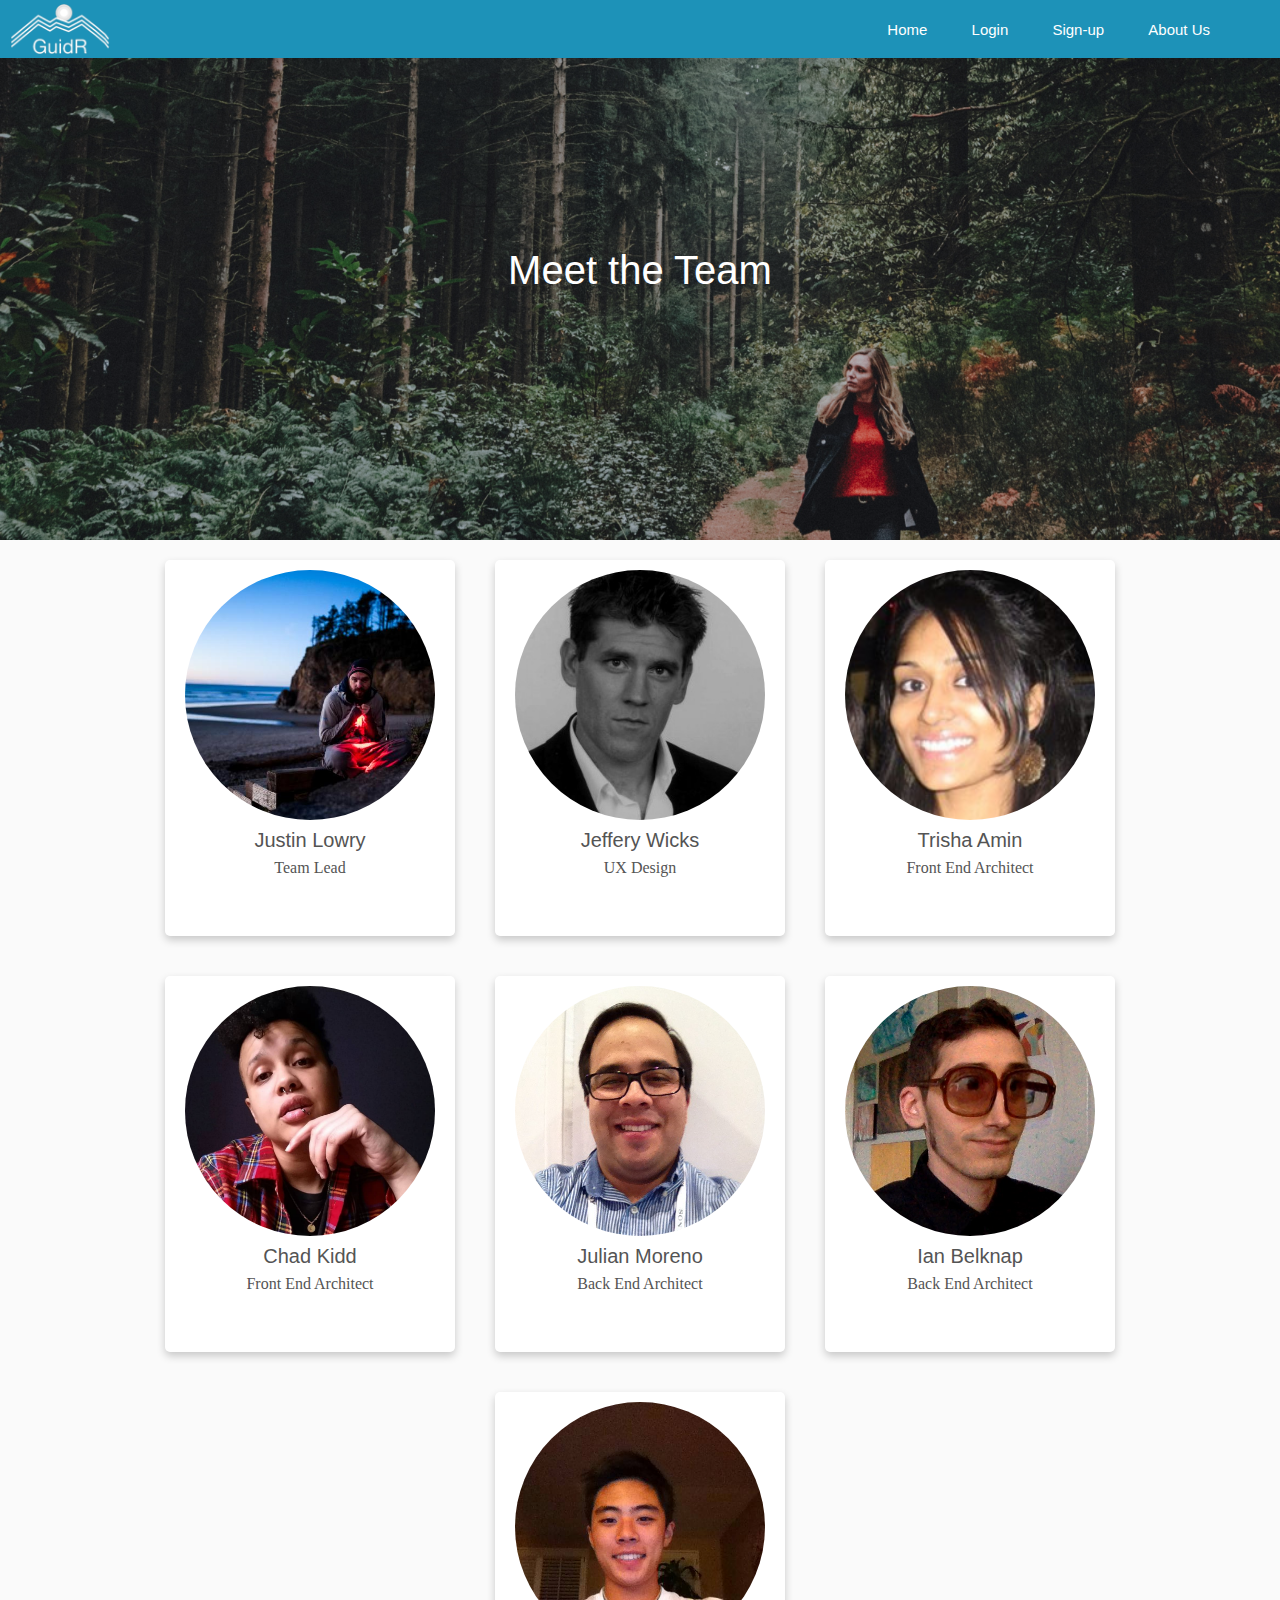
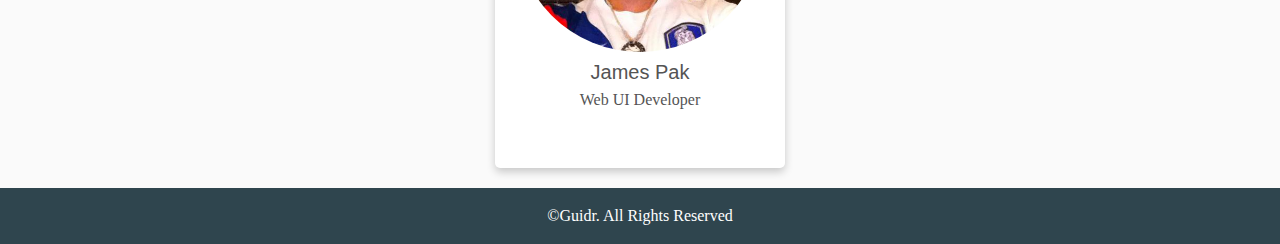
==== commit a6cbbbff: "minor styling changes" ====
--- a/about-us.html
+++ b/about-us.html
@@ -51,6 +51,8 @@
 				<h2>Justin Lowry</h2>
 				<p>Team Lead</p>
 				<div>
+					<a href = "#"><i class="fab fa-twitter-square"></i></a>
+					<a href = "#"><i class="fab fa-linkedin"></i></a>
 					<a href="https://github.com/dividedsky"><i class="fab fa-github-square"></i></a>
 				</div>
 			</div>
@@ -60,8 +62,10 @@
 					<img src="img/image.png" />
 				</div>
 				<h2>Jeffery Wicks</h2>
-				<p>UX Designer</p>
+				<p>UX Design</p>
 				<div>
+					<a href = "#"><i class="fab fa-twitter-square"></i></a>
+					<a href = "#"><i class="fab fa-linkedin"></i></a>
 					<a href="#"><i class="fab fa-github-square"></i></a>
 				</div>
 			</div>
@@ -73,6 +77,8 @@
 				<h2>Trisha Amin</h2>
 				<p>Front End Architect</p>
 				<div>
+					<a href = "#"><i class="fab fa-twitter-square"></i></a>
+					<a href = "#"><i class="fab fa-linkedin"></i></a>
 					<a href="https://github.com/tca88"><i class="fab fa-github-square"></i></a>
 				</div>
 			</div>
@@ -84,6 +90,8 @@
 				<h2>Chad Kidd</h2>
 				<p>Front End Architect</p>
 				<div>
+					<a href = "#"><i class="fab fa-twitter-square"></i></a>
+					<a href = "#"><i class="fab fa-linkedin"></i></a>
 					<a href="https://github.com/Chad-Kidd"><i class="fab fa-github-square"></i></a>
 				</div>
 			</div>
@@ -95,6 +103,8 @@
 				<h2>Julian Moreno</h2>
 				<p>Back End Architect</p>
 				<div>
+					<a href = "#"><i class="fab fa-twitter-square"></i></a>
+					<a href = "#"><i class="fab fa-linkedin"></i></a>
 					<a href="https://github.com/julmo611"><i class="fab fa-github-square"></i></a>
 				</div>
 			</div>
@@ -106,6 +116,8 @@
 				<h2>Ian Belknap</h2>
 				<p>Back End Architect</p>
 				<div>
+					<a href = "#"><i class="fab fa-twitter-square"></i></a>
+					<a href = "#"><i class="fab fa-linkedin"></i></a>
 					<a href="https://github.com/Ian84Be"><i class="fab fa-github-square"></i></a>
 				</div>
 			</div>
@@ -117,6 +129,8 @@
 				<h2>James Pak</h2>
 				<p>Web UI Developer</p>
 				<div>
+					<a href = "#"><i class="fab fa-twitter-square"></i></a>
+					<a href = "#"><i class="fab fa-linkedin"></i></a>
 					<a href="#"><i class="fab fa-github-square"></i></a>
 				</div>
 			</div>
--- a/css/index.css
+++ b/css/index.css
@@ -252,6 +252,7 @@
   background: #166e8c;
 }
 header img {
+  margin-left: 10px;
   width: 100px;
   height: auto;
 }
@@ -317,7 +318,7 @@
 }
 .hero-info-blurb p {
   font-family: Arial, Helvetica, sans-serif;
-  color: rgba(255, 255, 255, 0.829);
+  color: rgba(0, 0, 0, 0.74);
 }
 .hero-container {
   box-sizing: border-box;
@@ -433,6 +434,7 @@
   background-color: #fafafa;
 }
 .nav-logo {
+  margin-left: 10px;
   width: 100px;
   height: auto;
 }
@@ -496,9 +498,12 @@
   height: auto;
 }
 .about-container .team-panel i {
-  font-size: 60px;
+  font-size: 50px;
   color: #2F454E;
   padding: 10px;
+}
+.about-container .team-panel i:hover {
+  transform: scale(1.1);
 }
 footer {
   display: block;
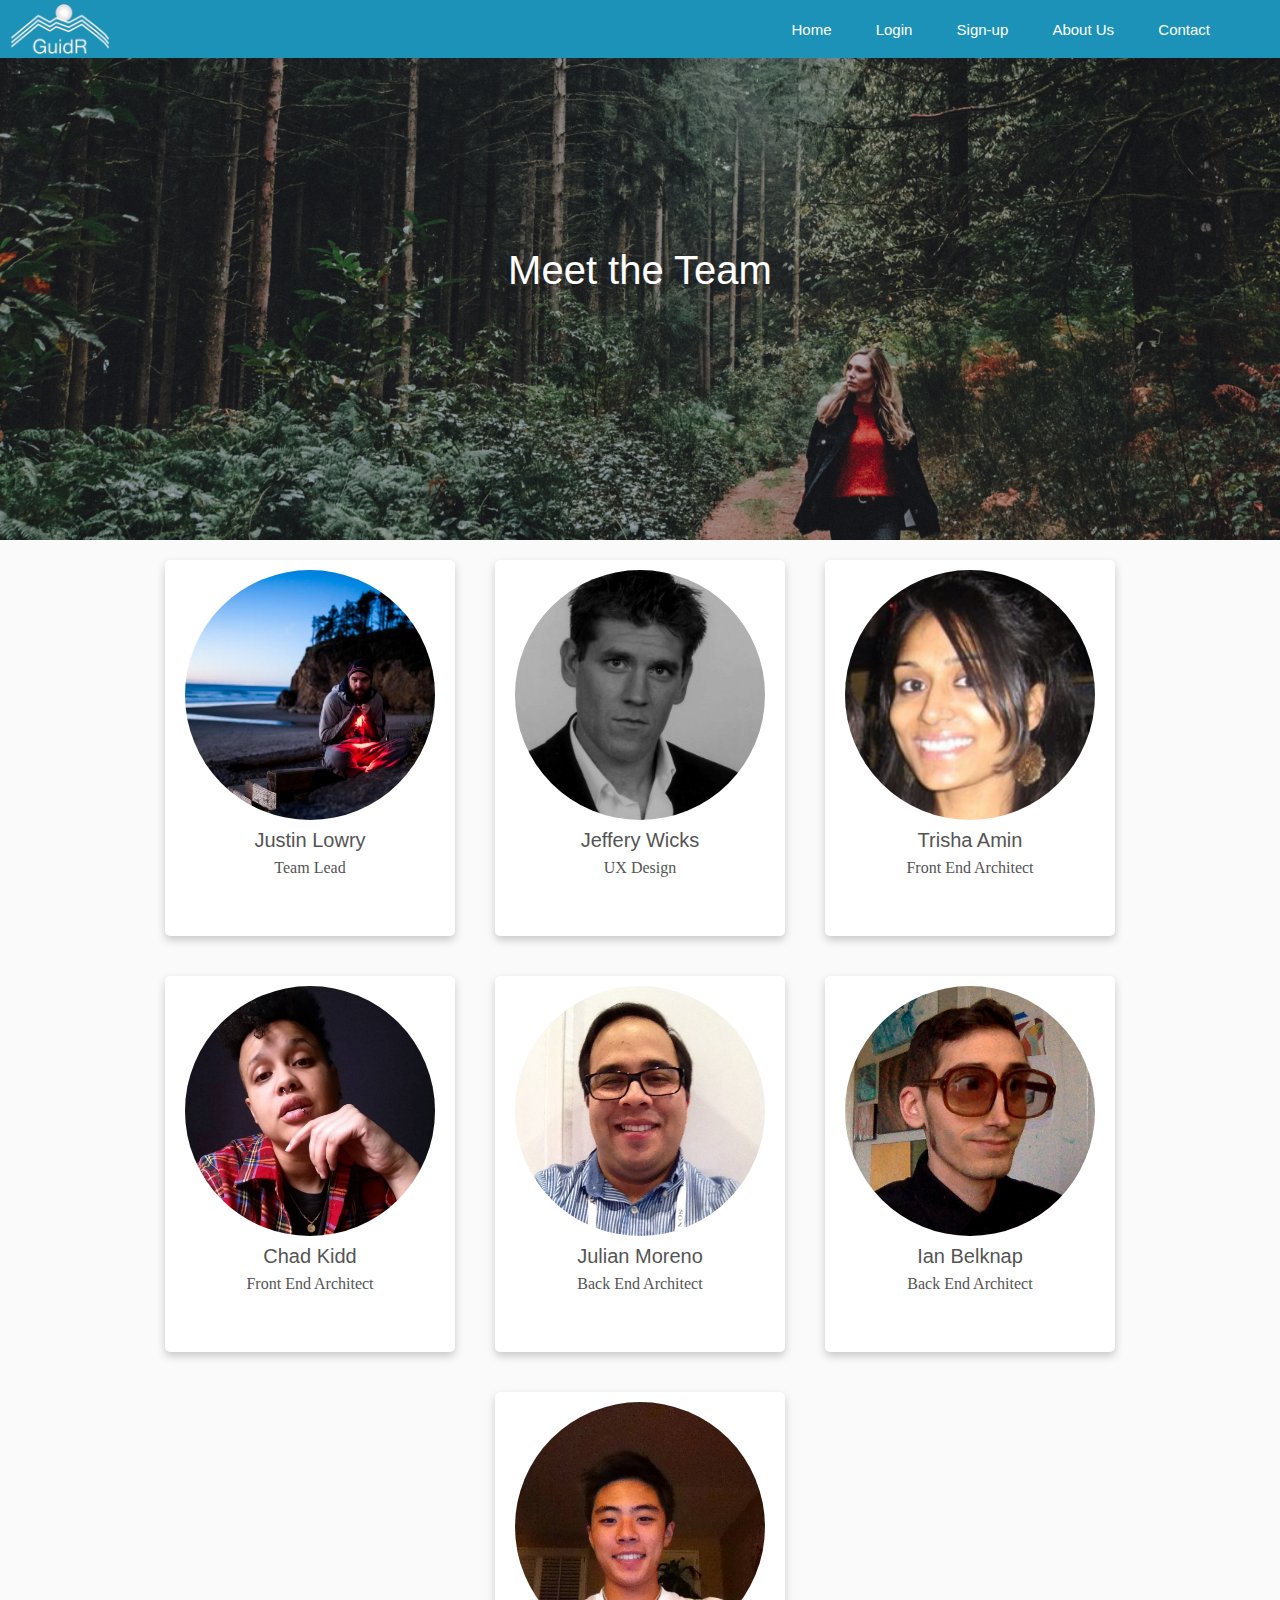
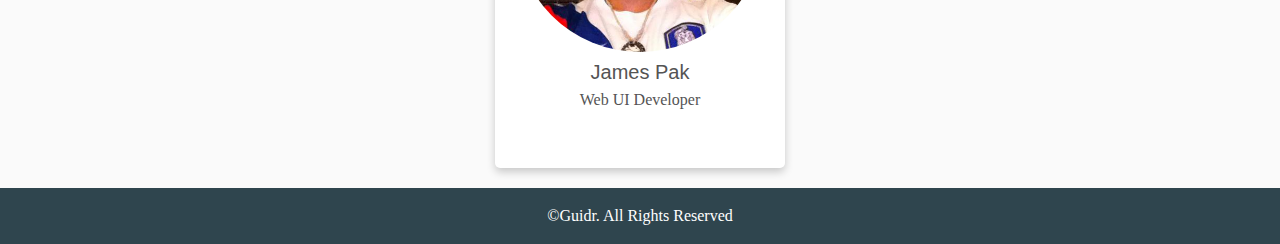
==== commit 7602c892: "js nav dom" ====
--- a/about-us.html
+++ b/about-us.html
@@ -1,144 +1,142 @@
 <!DOCTYPE html>
 
 <html lang="en">
-	<head>
-		<meta charset="utf-8" />
-		<meta name="viewport" content="width=device-width, initial-scale=1.0" />
+  <head>
+    <meta charset="utf-8" />
+    <meta name="viewport" content="width=device-width, initial-scale=1.0" />
 
-		<title>GuidR - About Us Page - Web UI Developer</title>
+    <title>GuidR - About Us Page - Web UI Developer</title>
 
-		<link href="css/index.css" rel="stylesheet" />
-		<link href="css/about-us.css" rel="stylesheet" />
-		<script src="js/index.js" async></script>
+    <link href="css/index.css" rel="stylesheet" />
 
-		<link
-			rel="stylesheet"
-			href="https://use.fontawesome.com/releases/v5.8.1/css/all.css"
-			integrity="sha384-50oBUHEmvpQ+1lW4y57PTFmhCaXp0ML5d60M1M7uH2+nqUivzIebhndOJK28anvf"
-			crossorigin="anonymous"
-		/>
-	</head>
+    <script src="js/index.js" async></script>
 
-	<div class="container">
-		<div class="nav-container">
-			<img  class = "nav-logo" src = "img/guidr final nav logo.png">
-			<img class="menu-button" src="img/menu.png" />
-			<nav class="menu">
-				<a href="https://m-guidr.netlify.com"><i class="fas fa-home"></i> Home</a>
-				<a href="https://ls-guidr.netlify.com/"
-					><i class="fas fa-sign-in-alt"></i> Login</a
-				>
-				<a href="https://ls-guidr.netlify.com/signup"
-					><i class="fas fa-user-plus"></i> Sign-up</a
-				>
-				<a href="about-us.html"
-					><i class="far fa-address-card"></i> About Us</a
-				>
-			</nav>
-		</div>
+    <link
+      rel="stylesheet"
+      href="https://use.fontawesome.com/releases/v5.8.1/css/all.css"
+      integrity="sha384-50oBUHEmvpQ+1lW4y57PTFmhCaXp0ML5d60M1M7uH2+nqUivzIebhndOJK28anvf"
+      crossorigin="anonymous"/>
+  </head>
 
-		<header>
-			<div class="header-pic-text">
-				<h1>Meet the Team</h1>
-			</div>
-		</header>
+  <div class="container">
+    <div class="nav-container">
+      <img class="nav-logo" src="img/guidr final nav logo.png" />
+      <img class="menu-button" src="img/menu.png" />
+      <nav class="menu">
+        <a href="https://m-guidr.netlify.com"
+          ><i class="fas fa-home"></i> Home</a
+        >
+        <a href="https://ls-guidr.netlify.com/"
+          ><i class="fas fa-sign-in-alt"></i> Login</a
+        >
+        <a href="https://ls-guidr.netlify.com/signup"
+          ><i class="fas fa-user-plus"></i> Sign-up</a
+        >
+        <a href="about-us.html"><i class="far fa-address-card"></i> About Us</a>
+      </nav>
+    </div>
 
-		<section class="about-container">
-			<div class="team-panel">
-				<div class="img-container">
-					<img src="img/13543632.jpg" />
-				</div>
-				<h2>Justin Lowry</h2>
-				<p>Team Lead</p>
-				<div>
-					<a href = "#"><i class="fab fa-twitter-square"></i></a>
-					<a href = "#"><i class="fab fa-linkedin"></i></a>
-					<a href="https://github.com/dividedsky"><i class="fab fa-github-square"></i></a>
-				</div>
-			</div>
+    <header>
+      <div class="header-pic-text">
+        <h1>Meet the Team</h1>
+      </div>
+    </header>
 
-			<div class="team-panel">
-				<div class="img-container">
-					<img src="img/image.png" />
-				</div>
-				<h2>Jeffery Wicks</h2>
-				<p>UX Design</p>
-				<div>
-					<a href = "#"><i class="fab fa-twitter-square"></i></a>
-					<a href = "#"><i class="fab fa-linkedin"></i></a>
-					<a href="#"><i class="fab fa-github-square"></i></a>
-				</div>
-			</div>
+    <section class="about-container">
+      <div class="team-panel">
+        <div class="img-container">
+          <img src="img/13543632.jpg" />
+        </div>
+        <h2>Justin Lowry</h2>
+        <p>Team Lead</p>
+        <div>
+          <a href="#"><i class="fab fa-twitter-square"></i></a>
+          <a href="#"><i class="fab fa-linkedin"></i></a>
+          <a href="https://github.com/dividedsky"><i class="fab fa-github-square"></i></a>
+        </div>
+      </div>
 
-			<div class="team-panel">
-				<div class="img-container">
-					<img src="img/profile-pic.jpeg" />
-				</div>
-				<h2>Trisha Amin</h2>
-				<p>Front End Architect</p>
-				<div>
-					<a href = "#"><i class="fab fa-twitter-square"></i></a>
-					<a href = "#"><i class="fab fa-linkedin"></i></a>
-					<a href="https://github.com/tca88"><i class="fab fa-github-square"></i></a>
-				</div>
-			</div>
+      <div class="team-panel">
+        <div class="img-container">
+          <img src="img/image.png" />
+        </div>
+        <h2>Jeffery Wicks</h2>
+        <p>UX Design</p>
+        <div>
+          <a href="#"><i class="fab fa-twitter-square"></i></a>
+          <a href="#"><i class="fab fa-linkedin"></i></a>
+          <a href="#"><i class="fab fa-github-square"></i></a>
+        </div>
+      </div>
 
-			<div class="team-panel">
-				<div class="img-container">
-					<img src="img/ckidd1.png" />
-				</div>
-				<h2>Chad Kidd</h2>
-				<p>Front End Architect</p>
-				<div>
-					<a href = "#"><i class="fab fa-twitter-square"></i></a>
-					<a href = "#"><i class="fab fa-linkedin"></i></a>
-					<a href="https://github.com/Chad-Kidd"><i class="fab fa-github-square"></i></a>
-				</div>
-			</div>
+      <div class="team-panel">
+        <div class="img-container">
+          <img src="img/profile-pic.jpeg" />
+        </div>
+        <h2>Trisha Amin</h2>
+        <p>Front End Architect</p>
+        <div>
+          <a href="#"><i class="fab fa-twitter-square"></i></a>
+          <a href="#"><i class="fab fa-linkedin"></i></a>
+          <a href="https://github.com/tca88"><i class="fab fa-github-square"></i></a>
+        </div>
+      </div>
 
-			<div class="team-panel">
-				<div class="img-container">
-					<img src="img/IMG_1687.JPG" />
-				</div>
-				<h2>Julian Moreno</h2>
-				<p>Back End Architect</p>
-				<div>
-					<a href = "#"><i class="fab fa-twitter-square"></i></a>
-					<a href = "#"><i class="fab fa-linkedin"></i></a>
-					<a href="https://github.com/julmo611"><i class="fab fa-github-square"></i></a>
-				</div>
-			</div>
+      <div class="team-panel">
+        <div class="img-container">
+          <img src="img/ckidd1.png" />
+        </div>
+        <h2>Chad Kidd</h2>
+        <p>Front End Architect</p>
+        <div>
+          <a href="#"><i class="fab fa-twitter-square"></i></a>
+          <a href="#"><i class="fab fa-linkedin"></i></a>
+          <a href="https://github.com/Chad-Kidd"><i class="fab fa-github-square"></i></a>
+        </div>
+      </div>
 
-			<div class="team-panel">
-				<div class="img-container">
-					<img src="img/ian-belknap.png" />
-				</div>
-				<h2>Ian Belknap</h2>
-				<p>Back End Architect</p>
-				<div>
-					<a href = "#"><i class="fab fa-twitter-square"></i></a>
-					<a href = "#"><i class="fab fa-linkedin"></i></a>
-					<a href="https://github.com/Ian84Be"><i class="fab fa-github-square"></i></a>
-				</div>
-			</div>
+      <div class="team-panel">
+        <div class="img-container">
+          <img src="img/IMG_1687.JPG" />
+        </div>
+        <h2>Julian Moreno</h2>
+        <p>Back End Architect</p>
+        <div>
+          <a href="#"><i class="fab fa-twitter-square"></i></a>
+          <a href="#"><i class="fab fa-linkedin"></i></a>
+          <a href="https://github.com/julmo611"><i class="fab fa-github-square"></i></a>
+        </div>
+      </div>
 
-			<div class="team-panel">
-				<div class="img-container">
-					<img src="img/1175193_3528862316260_814629768_n.jpg" />
-				</div>
-				<h2>James Pak</h2>
-				<p>Web UI Developer</p>
-				<div>
-					<a href = "#"><i class="fab fa-twitter-square"></i></a>
-					<a href = "#"><i class="fab fa-linkedin"></i></a>
-					<a href="#"><i class="fab fa-github-square"></i></a>
-				</div>
-			</div>
+      <div class="team-panel">
+        <div class="img-container">
+          <img src="img/ian-belknap.png" />
+        </div>
+        <h2>Ian Belknap</h2>
+        <p>Back End Architect</p>
+        <div>
+          <a href="#"><i class="fab fa-twitter-square"></i></a>
+          <a href="#"><i class="fab fa-linkedin"></i></a>
+          <a href="https://github.com/Ian84Be"><i class="fab fa-github-square"></i></a>
+        </div>
+      </div>
 
-		</section>
+      <div class="team-panel">
+        <div class="img-container">
+          <img src="img/1175193_3528862316260_814629768_n.jpg" />
+        </div>
+        <h2>James Pak</h2>
+        <p>Web UI Developer</p>
+        <div>
+          <a href="#"><i class="fab fa-twitter-square"></i></a>
+          <a href="#"><i class="fab fa-linkedin"></i></a>
+          <a href="#"><i class="fab fa-github-square"></i></a>
+        </div>
+      </div>
+    </section>
 
-		<footer>
-			<p>&copy;Guidr. All Rights Reserved</p>
-		</footer>
-	</div>
+    <footer>
+      <p>&copy;Guidr. All Rights Reserved</p>
+    </footer>
+  </div>
 </html>
--- a/css/index.css
+++ b/css/index.css
@@ -357,6 +357,9 @@
   justify-content: space-around;
   align-content: center;
 }
+.main-container .info-panels p {
+  line-height: 2;
+}
 .main-container .info-panels img {
   width: 50%;
   height: 10%;
